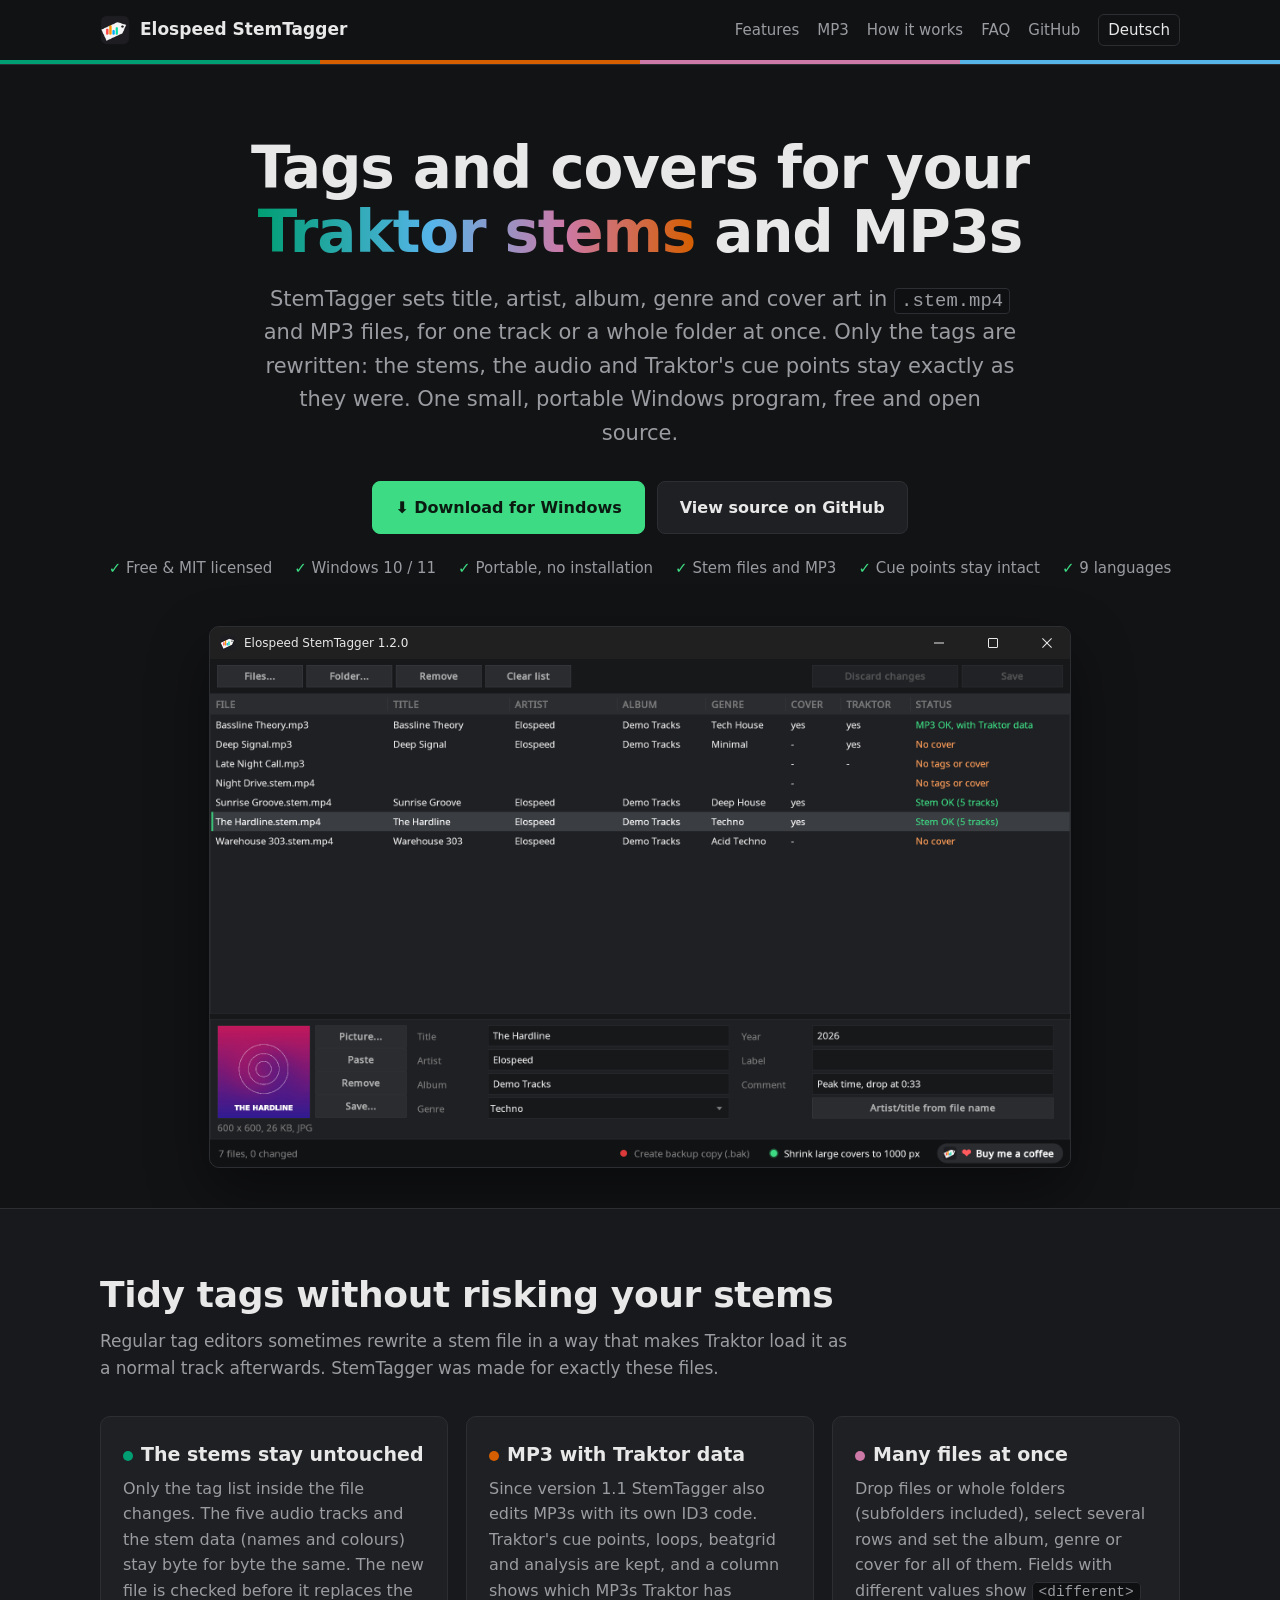
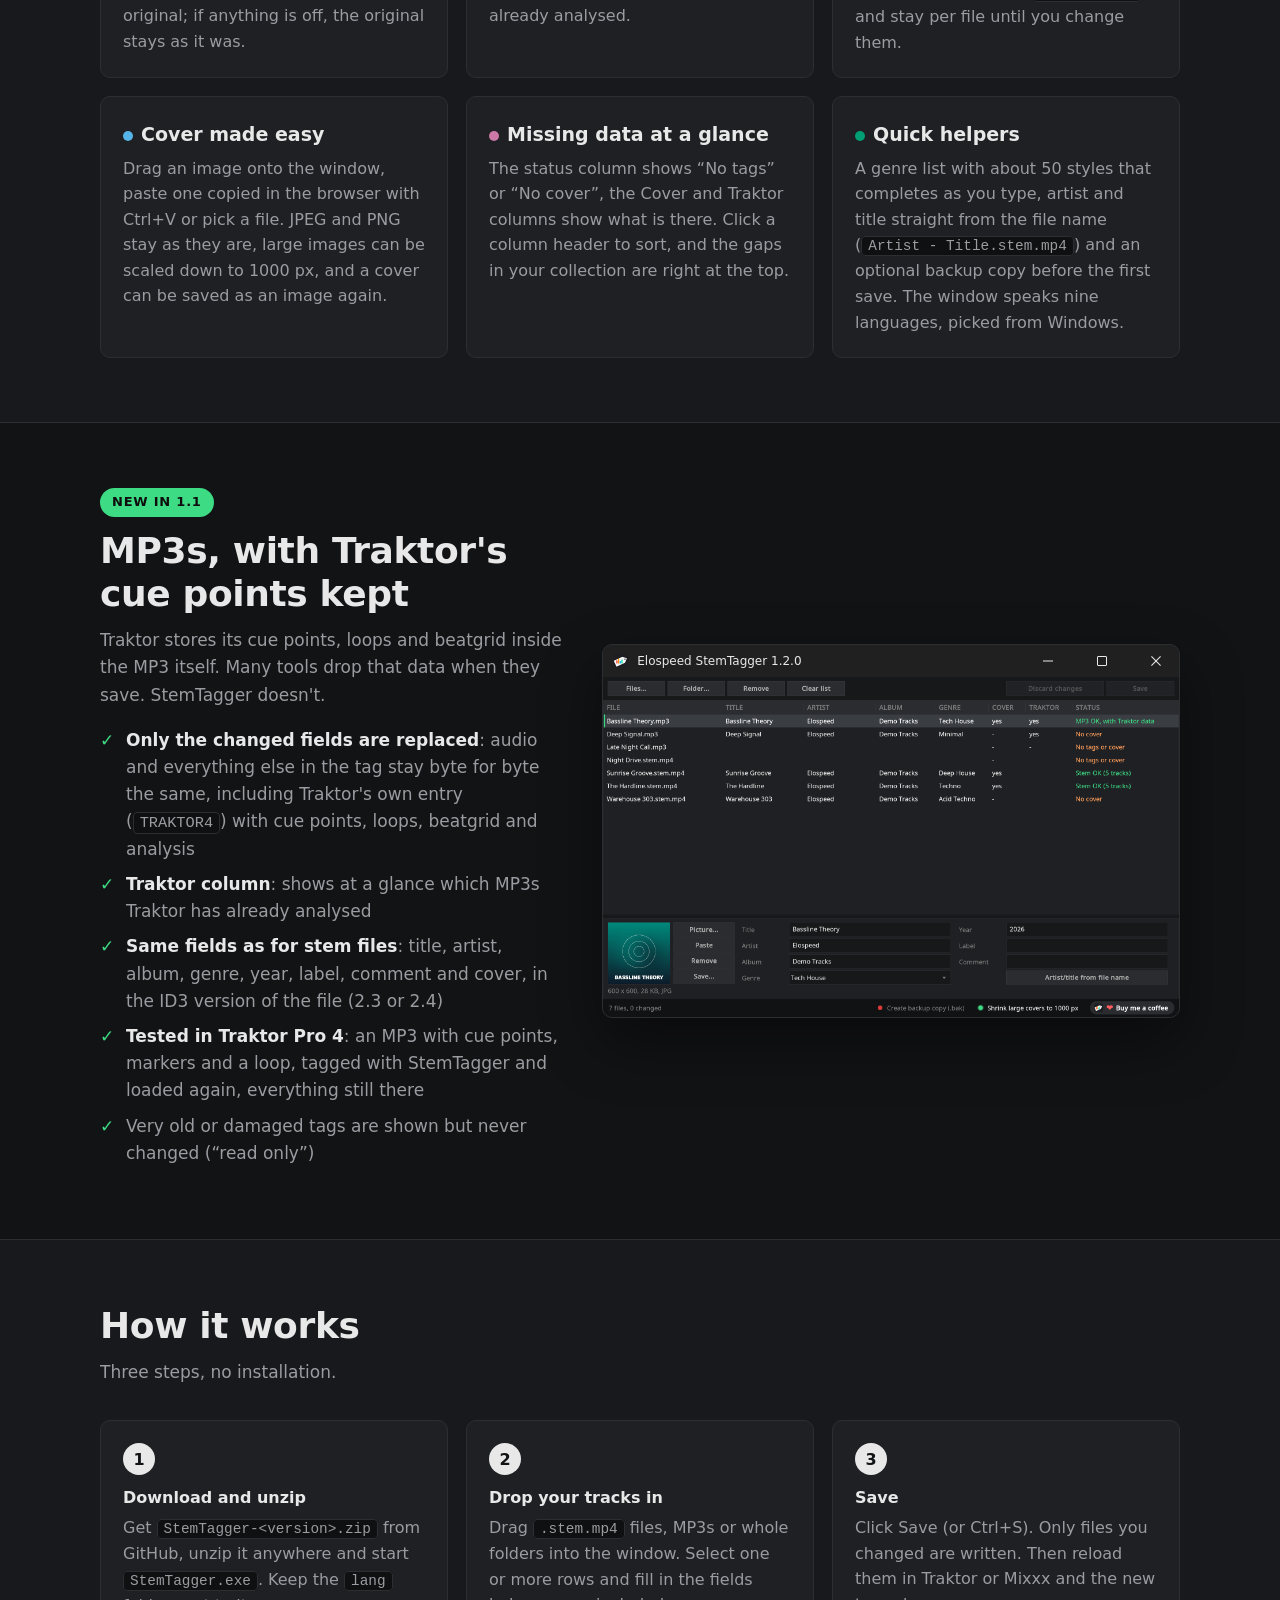
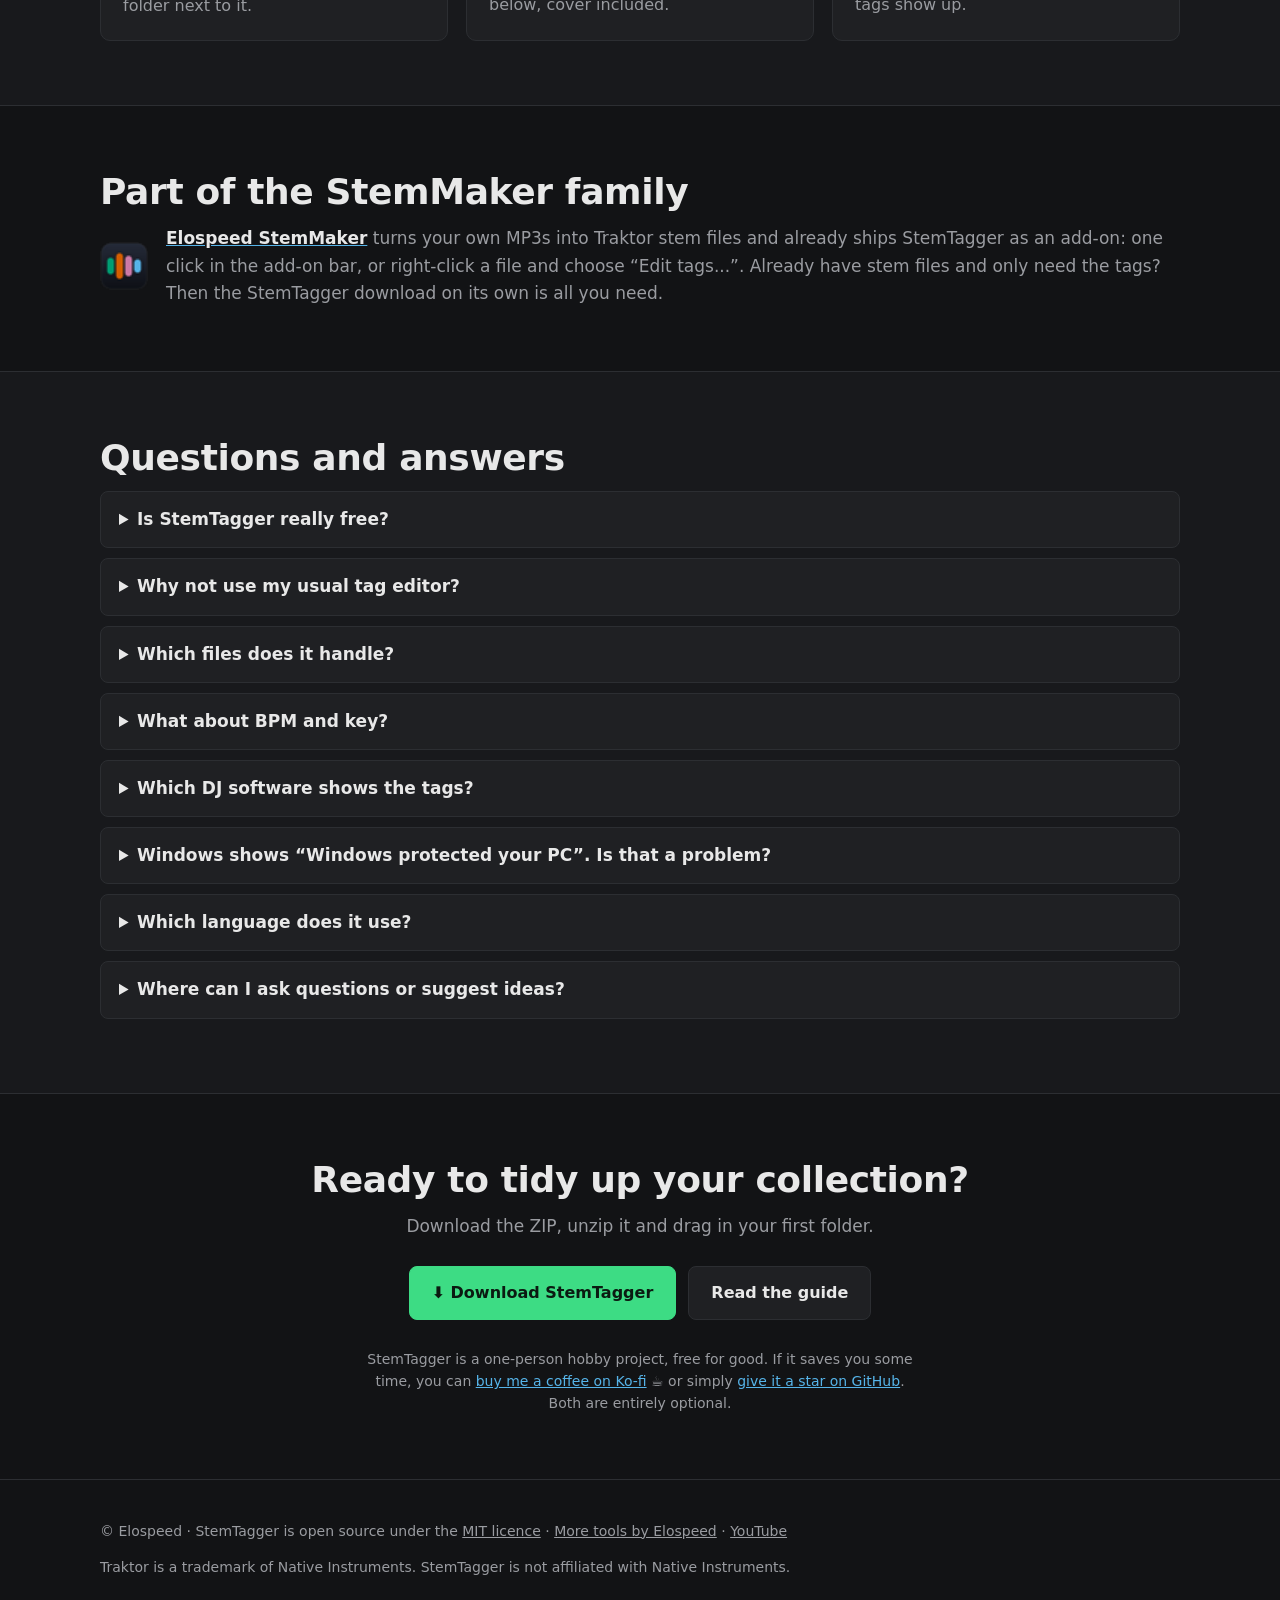
==== site/index.html @ ab4106f7 "Projektseite auf 1.2.0: neue Screenshots, neun Sprachen" ====
<!doctype html>
<html lang="en">
<head>
<meta charset="utf-8">
<meta name="viewport" content="width=device-width, initial-scale=1">
<title>StemTagger – free tag and cover editor for Traktor stems and MP3</title>
<meta name="description" content="Elospeed StemTagger sets title, artist, album, genre and cover art in Traktor stem files (.stem.mp4) and MP3s without breaking the stems or Traktor's cue points. Free, open source, portable, for Windows.">
<meta name="keywords" content="stem.mp4 tags, Traktor stems tag editor, stem file cover art, MP3 tag editor Traktor cue points, Traktor Pro 4, Mixxx stems, DJ, ID3, Windows, free, open source">
<meta name="author" content="Elospeed">
<meta name="robots" content="index, follow">
<link rel="canonical" href="https://elospeed.github.io/StemTagger/">
<link rel="alternate" hreflang="en" href="https://elospeed.github.io/StemTagger/">
<link rel="alternate" hreflang="de" href="https://elospeed.github.io/StemTagger/de/">
<link rel="alternate" hreflang="x-default" href="https://elospeed.github.io/StemTagger/">
<meta name="theme-color" content="#121315">
<link rel="icon" type="image/png" href="img/icon-192.png">
<link rel="apple-touch-icon" href="img/icon-192.png">

<meta property="og:type" content="website">
<meta property="og:site_name" content="Elospeed StemTagger">
<meta property="og:title" content="StemTagger – tags and covers for Traktor stems and MP3s">
<meta property="og:description" content="Set title, artist, genre and cover in .stem.mp4 and MP3 files. The stems and Traktor's cue points stay untouched. Free and open source for Windows.">
<meta property="og:url" content="https://elospeed.github.io/StemTagger/">
<meta property="og:image" content="https://elospeed.github.io/StemTagger/img/og-image.png">
<meta property="og:image:width" content="1200">
<meta property="og:image:height" content="630">
<meta property="og:locale" content="en_US">
<meta property="og:locale:alternate" content="de_DE">
<meta name="twitter:card" content="summary_large_image">
<meta name="twitter:title" content="StemTagger – tags and covers for Traktor stems and MP3s">
<meta name="twitter:description" content="Set title, artist, genre and cover in .stem.mp4 and MP3 files. The stems and Traktor's cue points stay untouched. Free and open source for Windows.">
<meta name="twitter:image" content="https://elospeed.github.io/StemTagger/img/og-image.png">

<link rel="stylesheet" href="style.css">

<script>
  // Sprache: deutscher Browser -> deutsche Seite, alle anderen bleiben hier.
  // Wer oben die Sprache umschaltet, behält seine Wahl (gilt für alle Elospeed-Seiten).
  (function () {
    var wahl = null;
    try { wahl = localStorage.getItem('elospeed-lang'); } catch (e) {}
    var browser = (navigator.languages && navigator.languages[0]) || navigator.language || '';
    if (wahl === 'de' || (!wahl && /^de\b/i.test(browser))) location.replace('de/' + location.hash);
  })();
</script>

<script type="application/ld+json">
{
  "@context": "https://schema.org",
  "@type": "SoftwareApplication",
  "name": "Elospeed StemTagger",
  "operatingSystem": "Windows 10, Windows 11 (64-bit)",
  "applicationCategory": "MultimediaApplication",
  "description": "Tag and cover editor for Traktor stem files (.stem.mp4) and MP3 files. Only the tags are rewritten: the stems, the audio and Traktor's own data (cue points, beatgrid) stay byte for byte the same.",
  "url": "https://elospeed.github.io/StemTagger/",
  "downloadUrl": "https://github.com/Elospeed/StemTagger/releases/latest",
  "softwareVersion": "1.2.0",
  "license": "https://opensource.org/licenses/MIT",
  "isAccessibleForFree": true,
  "offers": { "@type": "Offer", "price": "0", "priceCurrency": "USD" },
  "author": { "@type": "Organization", "name": "Elospeed", "url": "https://github.com/Elospeed" },
  "screenshot": "https://elospeed.github.io/StemTagger/img/stemtagger-en.png"
}
</script>
</head>
<body>

<header class="top">
  <div class="wrap">
    <a class="brand" href="./"><img src="img/icon-192.png" alt="" width="30" height="30">Elospeed StemTagger</a>
    <nav>
      <a class="hide-m" href="#features">Features</a>
      <a class="hide-m" href="#mp3">MP3</a>
      <a class="hide-m" href="#how">How it works</a>
      <a class="hide-m" href="#faq">FAQ</a>
      <a class="hide-m" href="https://github.com/Elospeed/StemTagger">GitHub</a>
      <a class="lang" href="de/" hreflang="de" lang="de" onclick="try{localStorage.setItem('elospeed-lang','de')}catch(e){}">Deutsch</a>
    </nav>
  </div>
  <div class="stripes"><i></i><i></i><i></i><i></i></div>
</header>

<main>

<section class="hero">
  <div class="wrap">
    <h1>Tags and covers for your<br><span class="grad">Traktor stems</span> and MP3s</h1>
    <p class="lead">StemTagger sets title, artist, album, genre and cover art in <code>.stem.mp4</code> and MP3 files, for one track or a whole folder at once. Only the tags are rewritten: the stems, the audio and Traktor's cue points stay exactly as they were. One small, portable Windows program, free and open source.</p>
    <div class="cta">
      <a class="btn primary" href="https://github.com/Elospeed/StemTagger/releases/latest">⬇ Download for Windows</a>
      <a class="btn" href="https://github.com/Elospeed/StemTagger">View source on GitHub</a>
    </div>
    <ul class="facts">
      <li>Free &amp; MIT licensed</li>
      <li>Windows 10 / 11</li>
      <li>Portable, no installation</li>
      <li>Stem files and MP3</li>
      <li>Cue points stay intact</li>
      <li>9 languages</li>
    </ul>
    <figure class="shot hero-shot">
      <div class="bar"><img src="img/icon-32.png" alt=""><span>Elospeed StemTagger 1.2.0</span><i class="min"></i><i class="max"></i><i class="cls"></i></div>
      <img src="img/stemtagger-en.png" width="1000" height="590" alt="StemTagger window in dark design: a list of stem files and MP3s with title, artist, album, genre, cover, Traktor data and status such as No cover or Stem OK, below the cover and the fields of the selected track">
    </figure>
  </div>
</section>

<section id="features" class="alt">
  <div class="wrap">
    <h2>Tidy tags without risking your stems</h2>
    <p class="sub">Regular tag editors sometimes rewrite a stem file in a way that makes Traktor load it as a normal track afterwards. StemTagger was made for exactly these files.</p>
    <div class="grid">
      <div class="card"><h3><span class="dot" style="background:var(--drums)"></span>The stems stay untouched</h3><p>Only the tag list inside the file changes. The five audio tracks and the stem data (names and colours) stay byte for byte the same. The new file is checked before it replaces the original; if anything is off, the original stays as it was.</p></div>
      <div class="card"><h3><span class="dot" style="background:var(--bass)"></span>MP3 with Traktor data</h3><p>Since version 1.1 StemTagger also edits MP3s with its own ID3 code. Traktor's cue points, loops, beatgrid and analysis are kept, and a column shows which MP3s Traktor has already analysed.</p></div>
      <div class="card"><h3><span class="dot" style="background:var(--other)"></span>Many files at once</h3><p>Drop files or whole folders (subfolders included), select several rows and set the album, genre or cover for all of them. Fields with different values show <code>&lt;different&gt;</code> and stay per file until you change them.</p></div>
      <div class="card"><h3><span class="dot" style="background:var(--vox)"></span>Cover made easy</h3><p>Drag an image onto the window, paste one copied in the browser with Ctrl+V or pick a file. JPEG and PNG stay as they are, large images can be scaled down to 1000 px, and a cover can be saved as an image again.</p></div>
      <div class="card"><h3><span class="dot" style="background:var(--other)"></span>Missing data at a glance</h3><p>The status column shows “No tags” or “No cover”, the Cover and Traktor columns show what is there. Click a column header to sort, and the gaps in your collection are right at the top.</p></div>
      <div class="card"><h3><span class="dot" style="background:var(--drums)"></span>Quick helpers</h3><p>A genre list with about 50 styles that completes as you type, artist and title straight from the file name (<code>Artist - Title.stem.mp4</code>) and an optional backup copy before the first save. The window speaks nine languages, picked from Windows.</p></div>
    </div>
  </div>
</section>

<section id="mp3">
  <div class="wrap split">
    <div>
      <span class="badge">New in 1.1</span>
      <h2>MP3s, with Traktor's cue points kept</h2>
      <p class="sub" style="margin-bottom:0">Traktor stores its cue points, loops and beatgrid inside the MP3 itself. Many tools drop that data when they save. StemTagger doesn't.</p>
      <ul class="ticks">
        <li><strong>Only the changed fields are replaced</strong>: audio and everything else in the tag stay byte for byte the same, including Traktor's own entry (<code>TRAKTOR4</code>) with cue points, loops, beatgrid and analysis</li>
        <li><strong>Traktor column</strong>: shows at a glance which MP3s Traktor has already analysed</li>
        <li><strong>Same fields as for stem files</strong>: title, artist, album, genre, year, label, comment and cover, in the ID3 version of the file (2.3 or 2.4)</li>
        <li><strong>Tested in Traktor Pro 4</strong>: an MP3 with cue points, markers and a loop, tagged with StemTagger and loaded again, everything still there</li>
        <li>Very old or damaged tags are shown but never changed (“read only”)</li>
      </ul>
    </div>
    <figure class="shot">
      <div class="bar"><img src="img/icon-32.png" alt=""><span>Elospeed StemTagger 1.2.0</span><i class="min"></i><i class="max"></i><i class="cls"></i></div>
      <img src="img/stemtagger-mp3-en.png" width="1000" height="590" alt="StemTagger with an MP3 selected: the Traktor column shows yes for MP3s with Traktor data, the status reads MP3 OK, with Traktor data, below the cover and tags of the MP3" loading="lazy">
    </figure>
  </div>
</section>

<section id="how" class="alt">
  <div class="wrap">
    <h2>How it works</h2>
    <p class="sub">Three steps, no installation.</p>
    <ol class="steps">
      <li><strong>Download and unzip</strong>Get <code>StemTagger-&lt;version&gt;.zip</code> from GitHub, unzip it anywhere and start <code>StemTagger.exe</code>. Keep the <code>lang</code> folder next to it.</li>
      <li><strong>Drop your tracks in</strong>Drag <code>.stem.mp4</code> files, MP3s or whole folders into the window. Select one or more rows and fill in the fields below, cover included.</li>
      <li><strong>Save</strong>Click Save (or Ctrl+S). Only files you changed are written. Then reload them in Traktor or Mixxx and the new tags show up.</li>
    </ol>
  </div>
</section>

<section>
  <div class="wrap">
    <h2>Part of the StemMaker family</h2>
    <div class="family">
      <img src="img/stemmaker-icon-32.png" alt="" width="48" height="48">
      <p><a href="https://elospeed.github.io/StemMaker/"><strong>Elospeed StemMaker</strong></a> turns your own MP3s into Traktor stem files and already ships StemTagger as an add-on: one click in the add-on bar, or right-click a file and choose “Edit tags...”. Already have stem files and only need the tags? Then the StemTagger download on its own is all you need.</p>
    </div>
  </div>
</section>

<section id="faq" class="alt">
  <div class="wrap">
    <h2>Questions and answers</h2>
    <details>
      <summary>Is StemTagger really free?</summary>
      <p>Yes. StemTagger is open source under the MIT licence. There are no ads, no account and no paid version. If you like it, you can leave a voluntary donation on <a href="https://ko-fi.com/elospeed">Ko-fi</a>.</p>
    </details>
    <details>
      <summary>Why not use my usual tag editor?</summary>
      <p>For normal MP3s that is often fine. Stem files are special: besides the master they contain four stem tracks and a block with stem names and colours. Some tag editors rewrite the whole file when saving and leave that block out, and Traktor then loads the file as a normal track. Some also drop Traktor's own data in MP3s (cue points, loops, beatgrid). StemTagger changes only the tag entries and checks the new file before it replaces the original.</p>
    </details>
    <details>
      <summary>Which files does it handle?</summary>
      <p>Traktor stem files (<code>.stem.mp4</code>) and MP3 files. Fields: title, artist, album, genre, year, label, comment and cover. Album artist, track number, BPM and key are kept as they are in the file.</p>
    </details>
    <details>
      <summary>What about BPM and key?</summary>
      <p>Traktor and Mixxx detect them during analysis. Values that are already in the file are kept.</p>
    </details>
    <details>
      <summary>Which DJ software shows the tags?</summary>
      <p>Tested by us with <strong>Traktor Pro 4</strong> and <strong>Mixxx 2.6 beta</strong>: title, artist, album, genre and cover show up, and the stem files still load as stems. Programs that already know a file may need to re-read its tags.</p>
    </details>
    <details>
      <summary>Windows shows “Windows protected your PC”. Is that a problem?</summary>
      <p>StemTagger is not digitally signed, because signing certificates cost money every year. Click “More info” and then “Run anyway”. The full source code is on GitHub, and you can check the download on VirusTotal or build it yourself.</p>
    </details>
    <details>
      <summary>Which language does it use?</summary>
      <p>Nine languages: English, German, Spanish and, since version 1.2, French, Portuguese (Brazil), Italian, Japanese, Dutch and Polish. The six new ones are machine translations that native speakers have not checked yet, so corrections are very welcome. On its own StemTagger follows the language of Windows and falls back to English. As a StemMaker add-on it uses the language you picked in StemMaker.</p>
    </details>
    <details>
      <summary>Where can I ask questions or suggest ideas?</summary>
      <p>In the <a href="https://github.com/Elospeed/StemMaker/discussions">GitHub Discussions</a> of StemMaker. You can attach screenshots and files there. Reading works without an account, writing needs a free GitHub account.</p>
    </details>
  </div>
</section>

<section>
  <div class="wrap" style="text-align:center">
    <h2>Ready to tidy up your collection?</h2>
    <p class="sub" style="margin:0 auto 26px">Download the ZIP, unzip it and drag in your first folder.</p>
    <div class="cta">
      <a class="btn primary" href="https://github.com/Elospeed/StemTagger/releases/latest">⬇ Download StemTagger</a>
      <a class="btn" href="https://github.com/Elospeed/StemTagger#readme">Read the guide</a>
    </div>
    <p class="support">StemTagger is a one-person hobby project, free for good. If it saves you some time, you can <a href="https://ko-fi.com/elospeed">buy me a coffee on Ko-fi</a> ☕ or simply <a href="https://github.com/Elospeed/StemTagger">give it a star on GitHub</a>. Both are entirely optional.</p>
  </div>
</section>

</main>

<footer>
  <div class="wrap">
    <div>© Elospeed · StemTagger is open source under the <a href="https://github.com/Elospeed/StemTagger/blob/main/LICENSE">MIT licence</a> · <a href="https://elospeed.github.io/">More tools by Elospeed</a> · <a href="https://www.youtube.com/@elospeed">YouTube</a></div>
    <div>Traktor is a trademark of Native Instruments. StemTagger is not affiliated with Native Instruments.</div>
  </div>
</footer>

</body>
</html>
---- site/style.css ----
/* Elospeed StemTagger - Projektseite
   Ein einziges Stylesheet für die englische und die deutsche Seite.
   Gleicher Aufbau wie die StemMaker-Seite, Farben der vier Stems
   wie in StemMaker (Drums, Bass, Other, Vox). */

:root {
  --bg: #121315;
  --bg-2: #18191c;
  --panel: #1f2023;
  --line: #2c2e32;
  --text: #e8e8e8;
  --muted: #9a9ca1;
  --drums: #009e73;
  --bass: #d55e00;
  --other: #cc79a7;
  --vox: #56b4e9;
  --accent: #3ddc84;
  --radius: 10px;
  --max: 1120px;
}

* { box-sizing: border-box; }

html { scroll-behavior: smooth; }

body {
  margin: 0;
  background: var(--bg);
  color: var(--text);
  font-family: "Inter", system-ui, -apple-system, "Segoe UI", Roboto, sans-serif;
  font-size: 17px;
  line-height: 1.6;
  -webkit-font-smoothing: antialiased;
}

a { color: var(--vox); }
a:hover { color: #8fd0f5; }

img { max-width: 100%; height: auto; display: block; }

.wrap { max-width: var(--max); margin: 0 auto; padding: 0 20px; }

/* ---- Kopfzeile ---- */
header.top {
  position: sticky; top: 0; z-index: 10;
  background: rgba(18, 19, 21, .88);
  backdrop-filter: blur(8px);
  border-bottom: 1px solid var(--line);
}
header.top .wrap {
  display: flex; align-items: center; gap: 16px;
  height: 60px;
}
.brand {
  display: flex; align-items: center; gap: 10px;
  color: var(--text); text-decoration: none; font-weight: 700;
}
.brand img { width: 30px; height: 30px; border-radius: 6px; }
header.top nav { margin-left: auto; display: flex; gap: 18px; align-items: center; }
header.top nav a { color: var(--muted); text-decoration: none; font-size: 15px; }
header.top nav a:hover { color: var(--text); }
header.top nav .lang {
  border: 1px solid var(--line); border-radius: 6px; padding: 3px 9px; color: var(--text);
}
@media (max-width: 720px) {
  header.top nav a.hide-m { display: none; }
}

/* ---- Stem-Streifen als Markenzeichen ---- */
.stripes { display: flex; height: 4px; }
.stripes i { flex: 1; }
.stripes i:nth-child(1) { background: var(--drums); }
.stripes i:nth-child(2) { background: var(--bass); }
.stripes i:nth-child(3) { background: var(--other); }
.stripes i:nth-child(4) { background: var(--vox); }

/* ---- Startbereich ---- */
.hero { padding: 72px 0 40px; text-align: center; }
.hero h1 {
  font-size: clamp(34px, 5.5vw, 58px);
  line-height: 1.1; margin: 0 0 18px; letter-spacing: -.02em;
}
.hero h1 .grad {
  background: linear-gradient(90deg, var(--drums), var(--vox) 40%, var(--other) 70%, var(--bass));
  -webkit-background-clip: text; background-clip: text; color: transparent;
}
.hero p.lead {
  font-size: clamp(18px, 2.2vw, 21px); color: var(--muted);
  max-width: 760px; margin: 0 auto 30px;
}
.cta { display: flex; gap: 12px; justify-content: center; flex-wrap: wrap; }
/* leiser Spenden-Hinweis unter dem Download-Knopf am Seitenende */
.support { max-width: 560px; margin: 28px auto 0; font-size: 14px; color: var(--muted); }
.btn {
  display: inline-flex; align-items: center; gap: 8px;
  padding: 13px 22px; border-radius: 8px; font-weight: 700; font-size: 16px;
  text-decoration: none; border: 1px solid var(--line); color: var(--text);
  background: var(--panel);
}
.btn:hover { color: var(--text); border-color: #4a4d52; }
.btn.primary { background: var(--accent); border-color: var(--accent); color: #0b1a11; }
.btn.primary:hover { background: #5ae69b; color: #0b1a11; }
.hero .facts {
  margin: 22px 0 0; padding: 0; list-style: none;
  display: flex; gap: 8px 22px; justify-content: center; flex-wrap: wrap;
  color: var(--muted); font-size: 15px;
}
.hero .facts li::before { content: "✓ "; color: var(--accent); }

/* ---- Screenshots im Fensterrahmen ---- */
.shot {
  margin: 0; background: var(--panel);
  border: 1px solid var(--line); border-radius: var(--radius);
  overflow: hidden; box-shadow: 0 24px 60px rgba(0, 0, 0, .45);
}
/* Titelleiste wie unter Windows 11: Symbol und Titel links, Minimieren/Maximieren/Schliessen rechts */
.shot .bar {
  display: flex; align-items: center; gap: 8px;
  height: 32px; padding: 0 0 0 10px; background: #202020;
  font: 12px "Segoe UI", system-ui, sans-serif; color: #e8e8e8;
}
.shot.light .bar { background: #f3f3f3; color: #1b1b1b; border-bottom: 1px solid #e5e5e5; }
.shot .bar img { width: 16px; height: 16px; flex: none; }
.shot .bar span { flex: 1; text-align: left; white-space: nowrap; overflow: hidden; text-overflow: ellipsis; }
.shot .bar i { position: relative; width: 46px; height: 32px; flex: none; }
.shot .bar i::before, .shot .bar i::after {
  content: ""; position: absolute; left: 50%; top: 50%; transform: translate(-50%, -50%);
}
.shot .bar .min::before { width: 10px; height: 1px; background: currentColor; }
.shot .bar .max::before { width: 8px; height: 8px; border: 1px solid currentColor; border-radius: 1px; }
.shot .bar .cls::before, .shot .bar .cls::after { width: 13px; height: 1px; background: currentColor; }
.shot .bar .cls::before { transform: translate(-50%, -50%) rotate(45deg); }
.shot .bar .cls::after { transform: translate(-50%, -50%) rotate(-45deg); }
@media (max-width: 560px) { .shot .bar i { width: 32px; } }
.shot img { width: 100%; }
figcaption { color: var(--muted); font-size: 14px; text-align: center; margin-top: 12px; }
.hero-shot { max-width: 862px; margin: 46px auto 0; }

/* ---- Abschnitte ---- */
section { padding: 64px 0; }
section.alt { background: var(--bg-2); border-top: 1px solid var(--line); border-bottom: 1px solid var(--line); }
h2 { font-size: clamp(26px, 3.4vw, 36px); margin: 0 0 12px; letter-spacing: -.01em; line-height: 1.2; }
h3 { font-size: 19px; margin: 0 0 6px; }
.sub { color: var(--muted); margin: 0 0 34px; max-width: 760px; }

.grid { display: grid; gap: 18px; grid-template-columns: repeat(auto-fit, minmax(min(100%, 300px), 1fr)); }
.card {
  background: var(--panel); border: 1px solid var(--line);
  border-radius: var(--radius); padding: 22px;
}
.card p { margin: 0; color: var(--muted); font-size: 16px; }
.card .dot { width: 10px; height: 10px; border-radius: 50%; display: inline-block; margin-right: 8px; }

/* Schritte */
ol.steps { list-style: none; padding: 0; margin: 0; counter-reset: s; display: grid; gap: 18px;
  grid-template-columns: repeat(auto-fit, minmax(230px, 1fr)); }
ol.steps li { counter-increment: s; background: var(--panel); border: 1px solid var(--line);
  border-radius: var(--radius); padding: 22px; color: var(--muted); font-size: 16px; }
ol.steps li::before {
  content: counter(s); display: flex; align-items: center; justify-content: center;
  width: 32px; height: 32px; border-radius: 50%; margin-bottom: 10px;
  background: var(--text); color: var(--bg); font-weight: 800;
}
ol.steps li strong { color: var(--text); display: block; margin-bottom: 4px; }

/* Zwei Spalten: Text + Bild */
.split { display: grid; gap: 40px; align-items: center; grid-template-columns: 1fr 1.25fr; }
.split.rev { grid-template-columns: 1.25fr 1fr; }
.split.rev > :first-child { order: 2; }
@media (max-width: 860px) {
  .split, .split.rev { grid-template-columns: 1fr; }
  .split.rev > :first-child { order: 0; }
}
ul.ticks { padding: 0; list-style: none; margin: 18px 0 0; }
ul.ticks li { padding-left: 26px; position: relative; margin: 8px 0; color: var(--muted); }
ul.ticks li::before { content: "✓"; position: absolute; left: 0; color: var(--accent); font-weight: 700; }
ul.ticks li strong { color: var(--text); }

/* Tabelle */
table { width: 100%; border-collapse: collapse; font-size: 16px; }
th, td { text-align: left; padding: 11px 12px; border-bottom: 1px solid var(--line); vertical-align: top; }
th { color: var(--muted); font-weight: 600; font-size: 14px; }
.table-wrap { overflow-x: auto; background: var(--panel); border: 1px solid var(--line); border-radius: var(--radius); }

/* Hinweise */
.note { border-left: 3px solid var(--bass); background: var(--panel); padding: 14px 18px; border-radius: 0 8px 8px 0; color: var(--muted); font-size: 16px; }
.note strong { color: var(--text); }

/* FAQ */
details { background: var(--panel); border: 1px solid var(--line); border-radius: 8px; padding: 14px 18px; margin-bottom: 10px; }
details summary { cursor: pointer; font-weight: 700; }
details p { color: var(--muted); margin: 10px 0 0; font-size: 16px; }

/* Fuss */
footer { padding: 40px 0 50px; color: var(--muted); font-size: 14px; border-top: 1px solid var(--line); }
footer .wrap { display: flex; gap: 14px 28px; flex-wrap: wrap; justify-content: space-between; }
footer a { color: var(--muted); }

code { background: #0f1011; border: 1px solid var(--line); border-radius: 4px; padding: 1px 6px; font-size: .9em; }

/* Kopfzeile auf dem Handy: Name nicht umbrechen */
.brand { white-space: nowrap; }
@media (max-width: 420px) {
  header.top nav { gap: 12px; }
  .brand { font-size: 15px; }
}

/* ---- Abzeichen ("Neu in 1.1") und Unterpunkte ---- */
.badge {
  display: inline-block; margin-bottom: 12px; padding: 4px 12px; border-radius: 999px;
  background: var(--accent); color: #0d0d0d; font-size: 13px; font-weight: 800;
  letter-spacing: .06em; text-transform: uppercase;
}
.soon { margin-top: 26px; }
.soon p { color: var(--muted); margin: 0; }
.soon p strong { color: var(--text); }
.soon ul.ticks { margin-top: 8px; }

/* ---- Gehört zur StemMaker-Familie ---- */
.family { display: flex; gap: 18px; align-items: center; }
.family img { width: 48px; height: 48px; flex: none; }
.family p { margin: 0; color: var(--muted); }
.family p strong { color: var(--text); }
@media (max-width: 560px) { .family { flex-direction: column; align-items: flex-start; } }
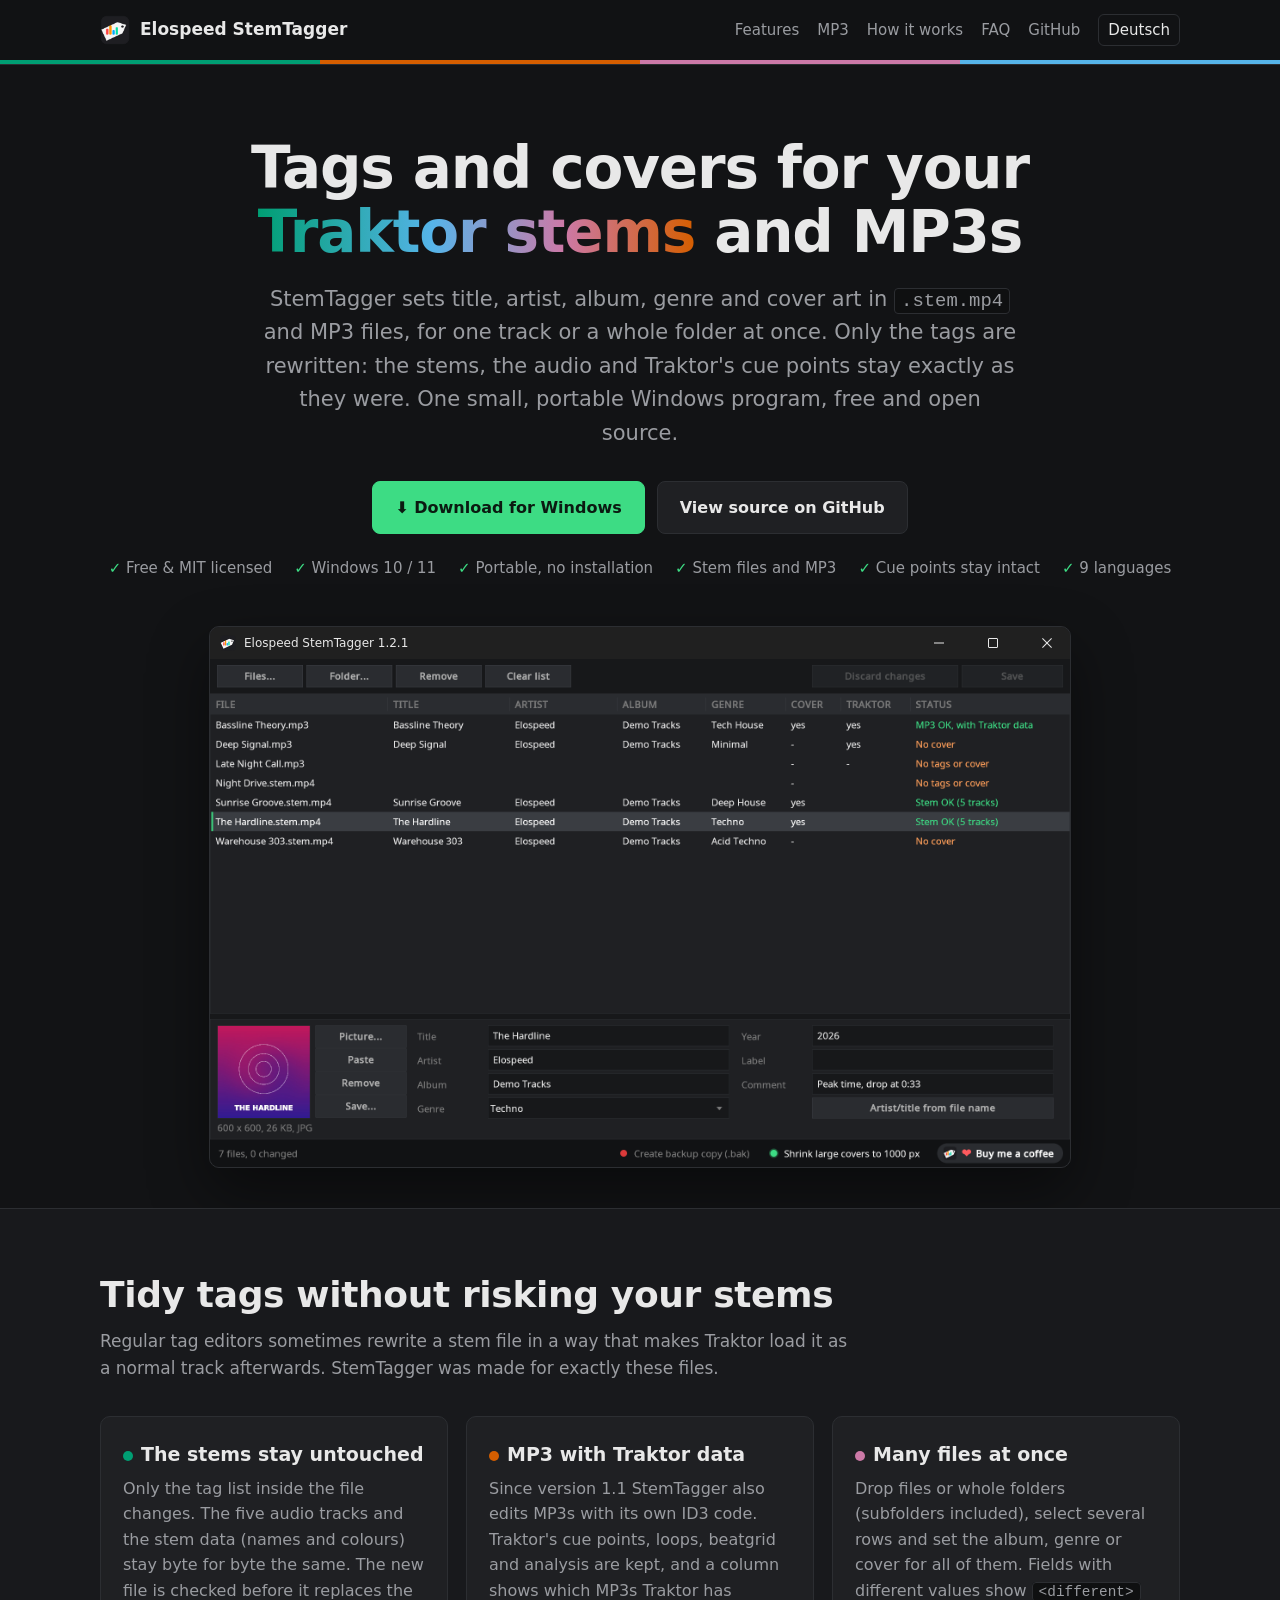
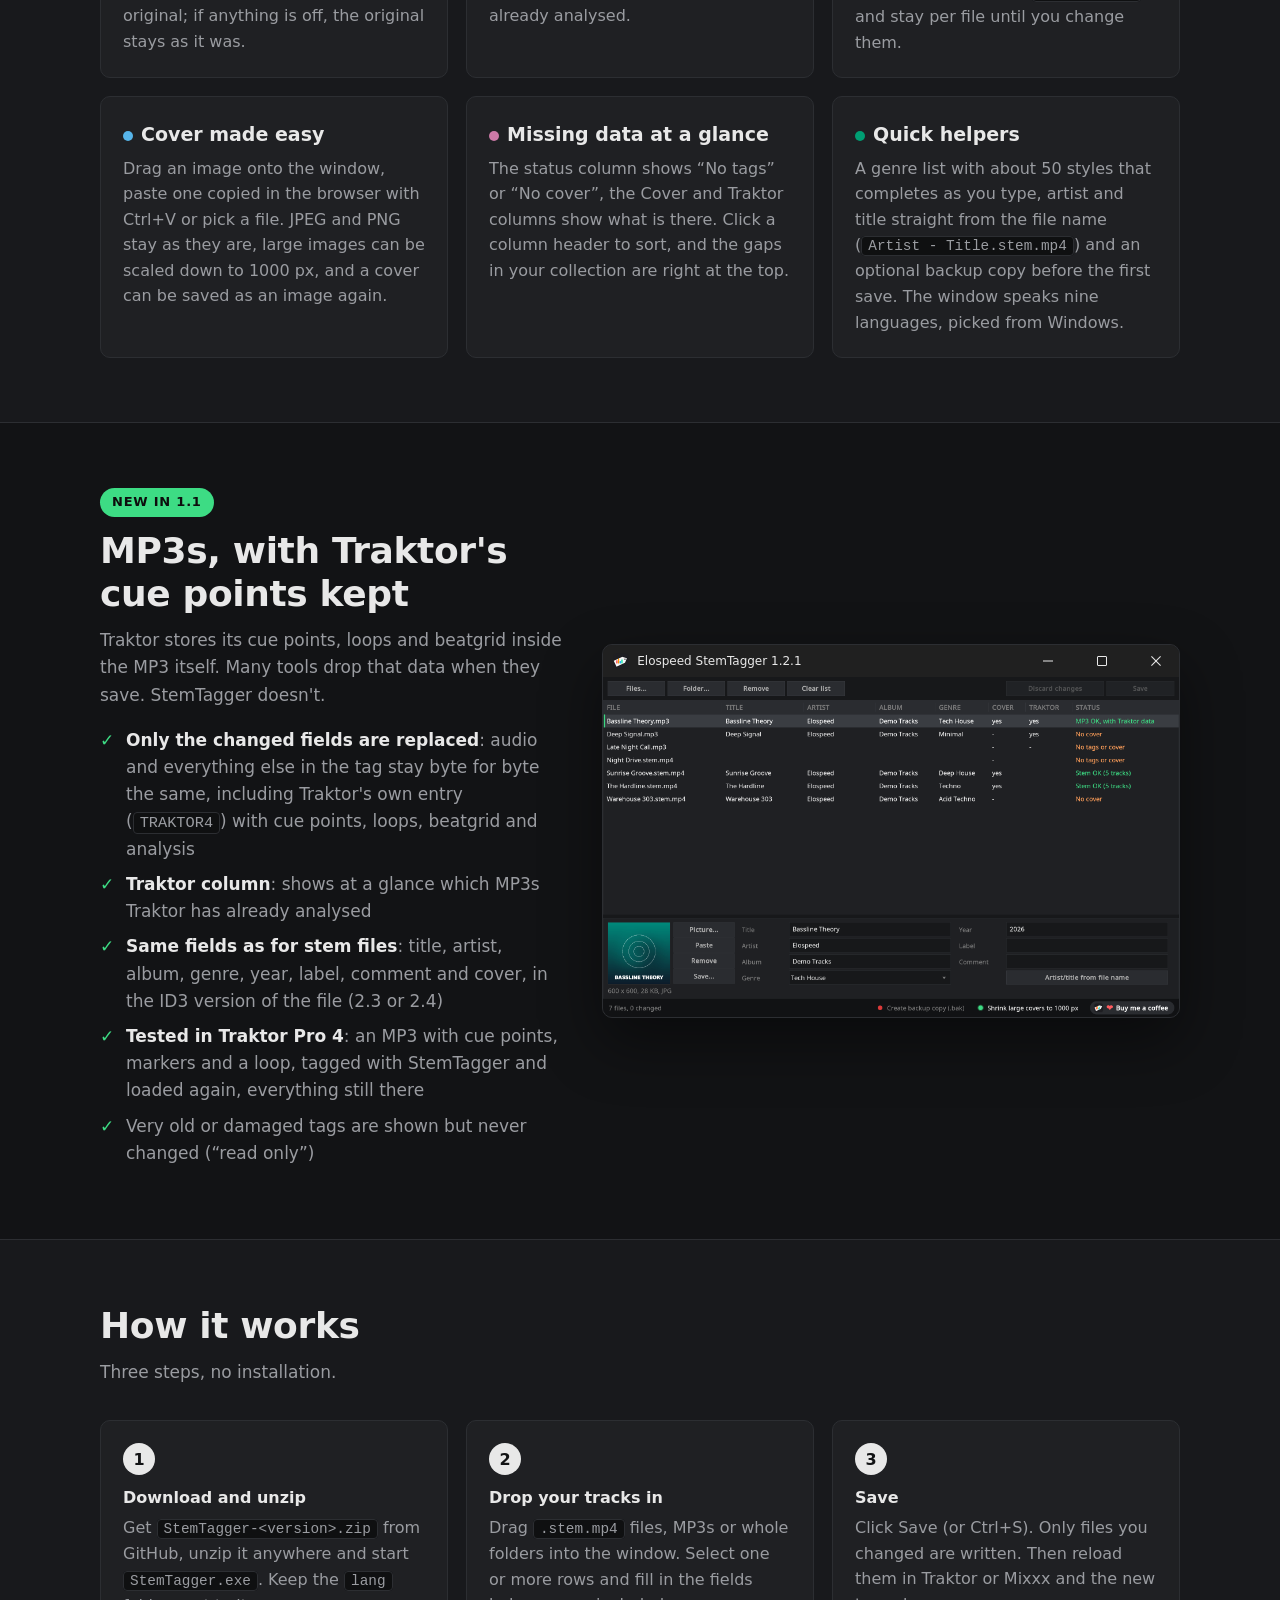
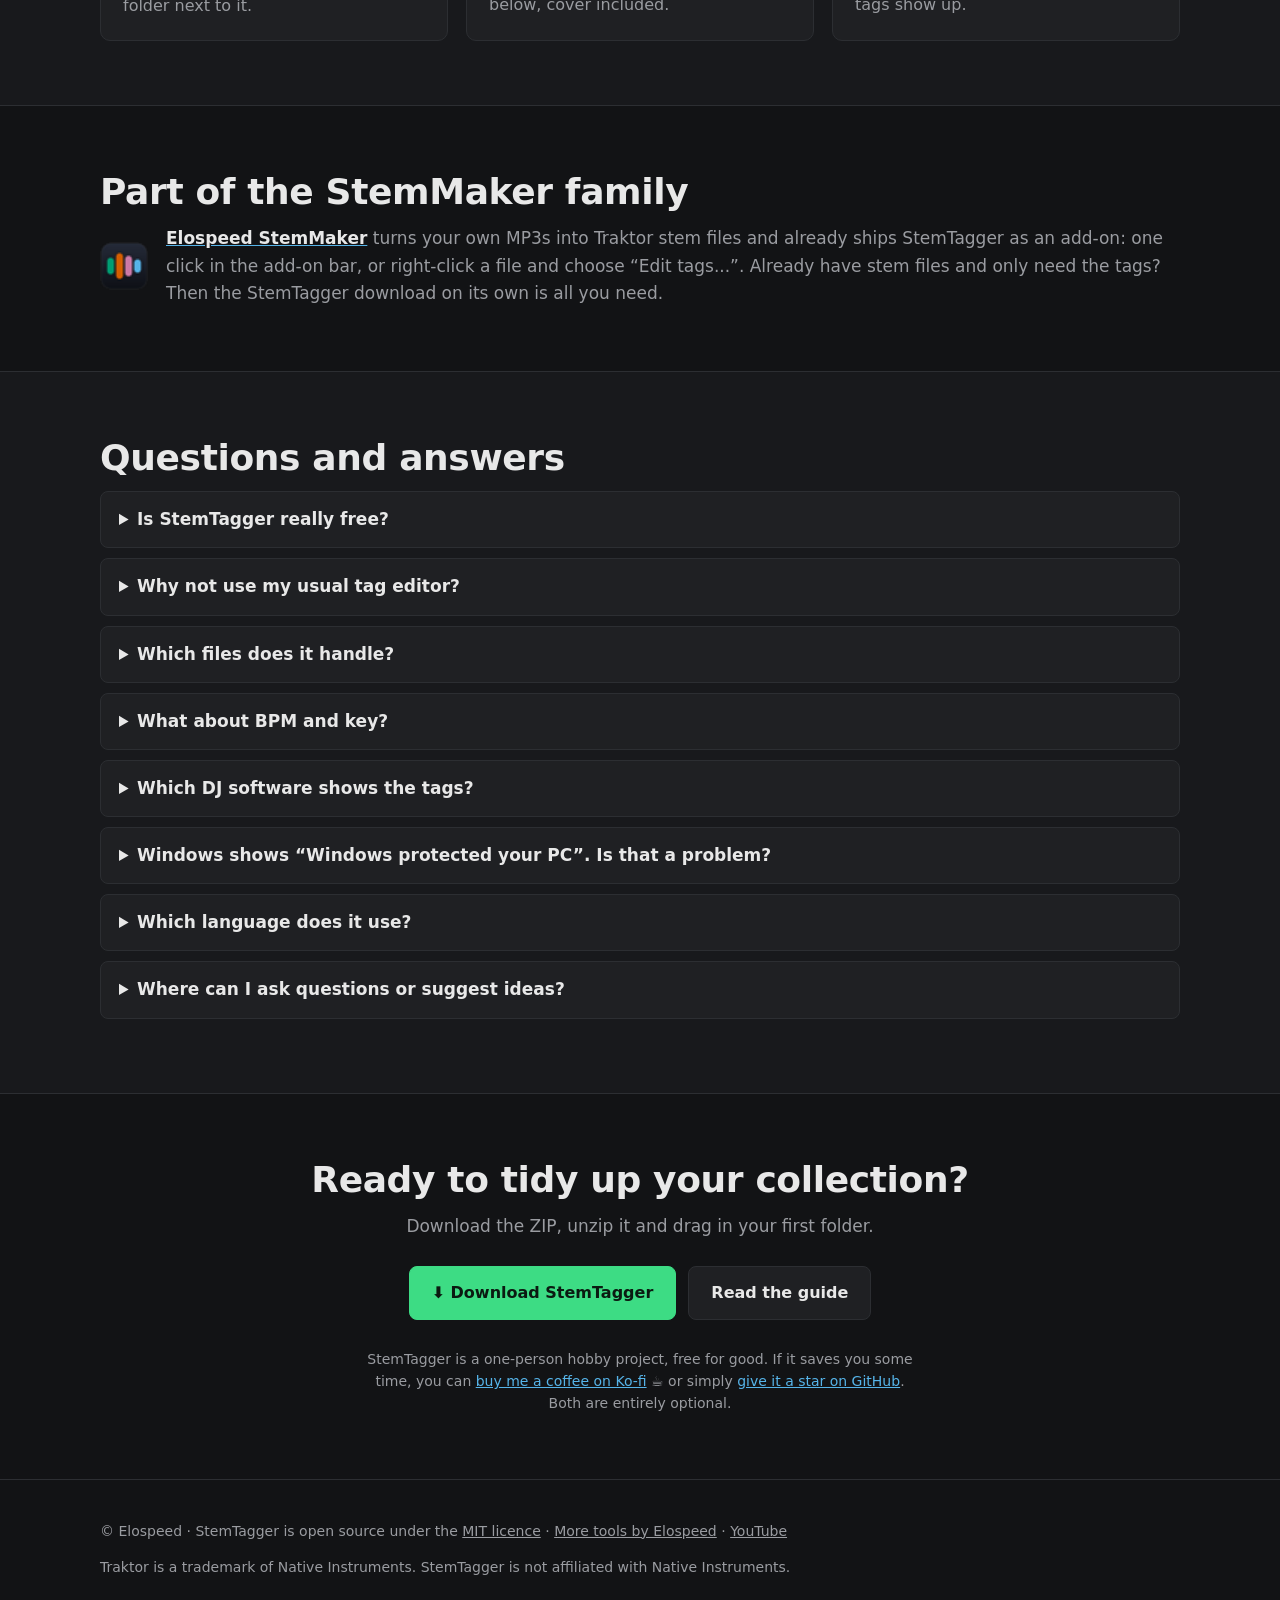
==== commit 9cfb8b54: "Release 1.2.1: Datum im CHANGELOG, Projektseite auf 1.2.1" ====
--- a/site/index.html
+++ b/site/index.html
@@ -54,7 +54,7 @@
   "description": "Tag and cover editor for Traktor stem files (.stem.mp4) and MP3 files. Only the tags are rewritten: the stems, the audio and Traktor's own data (cue points, beatgrid) stay byte for byte the same.",
   "url": "https://elospeed.github.io/StemTagger/",
   "downloadUrl": "https://github.com/Elospeed/StemTagger/releases/latest",
-  "softwareVersion": "1.2.0",
+  "softwareVersion": "1.2.1",
   "license": "https://opensource.org/licenses/MIT",
   "isAccessibleForFree": true,
   "offers": { "@type": "Offer", "price": "0", "priceCurrency": "USD" },
@@ -99,7 +99,7 @@
       <li>9 languages</li>
     </ul>
     <figure class="shot hero-shot">
-      <div class="bar"><img src="img/icon-32.png" alt=""><span>Elospeed StemTagger 1.2.0</span><i class="min"></i><i class="max"></i><i class="cls"></i></div>
+      <div class="bar"><img src="img/icon-32.png" alt=""><span>Elospeed StemTagger 1.2.1</span><i class="min"></i><i class="max"></i><i class="cls"></i></div>
       <img src="img/stemtagger-en.png" width="1000" height="590" alt="StemTagger window in dark design: a list of stem files and MP3s with title, artist, album, genre, cover, Traktor data and status such as No cover or Stem OK, below the cover and the fields of the selected track">
     </figure>
   </div>
@@ -135,7 +135,7 @@
       </ul>
     </div>
     <figure class="shot">
-      <div class="bar"><img src="img/icon-32.png" alt=""><span>Elospeed StemTagger 1.2.0</span><i class="min"></i><i class="max"></i><i class="cls"></i></div>
+      <div class="bar"><img src="img/icon-32.png" alt=""><span>Elospeed StemTagger 1.2.1</span><i class="min"></i><i class="max"></i><i class="cls"></i></div>
       <img src="img/stemtagger-mp3-en.png" width="1000" height="590" alt="StemTagger with an MP3 selected: the Traktor column shows yes for MP3s with Traktor data, the status reads MP3 OK, with Traktor data, below the cover and tags of the MP3" loading="lazy">
     </figure>
   </div>
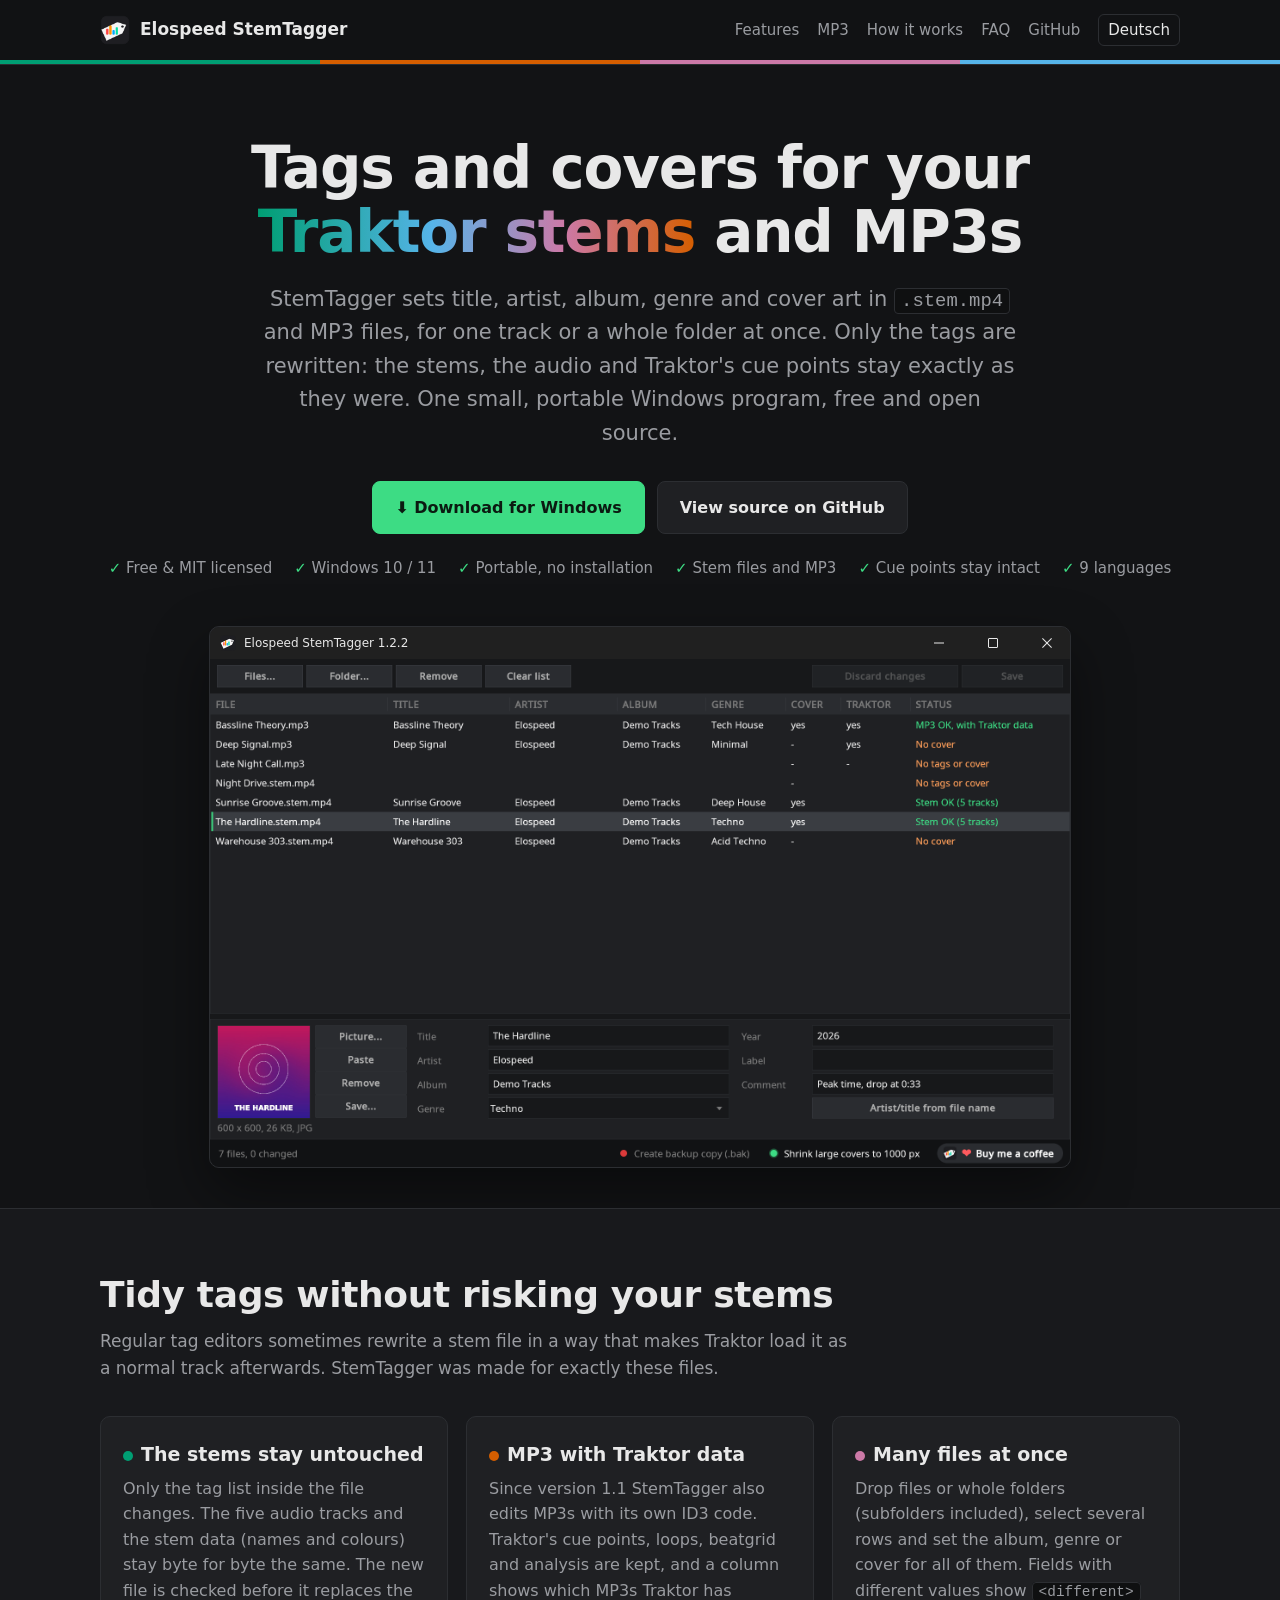
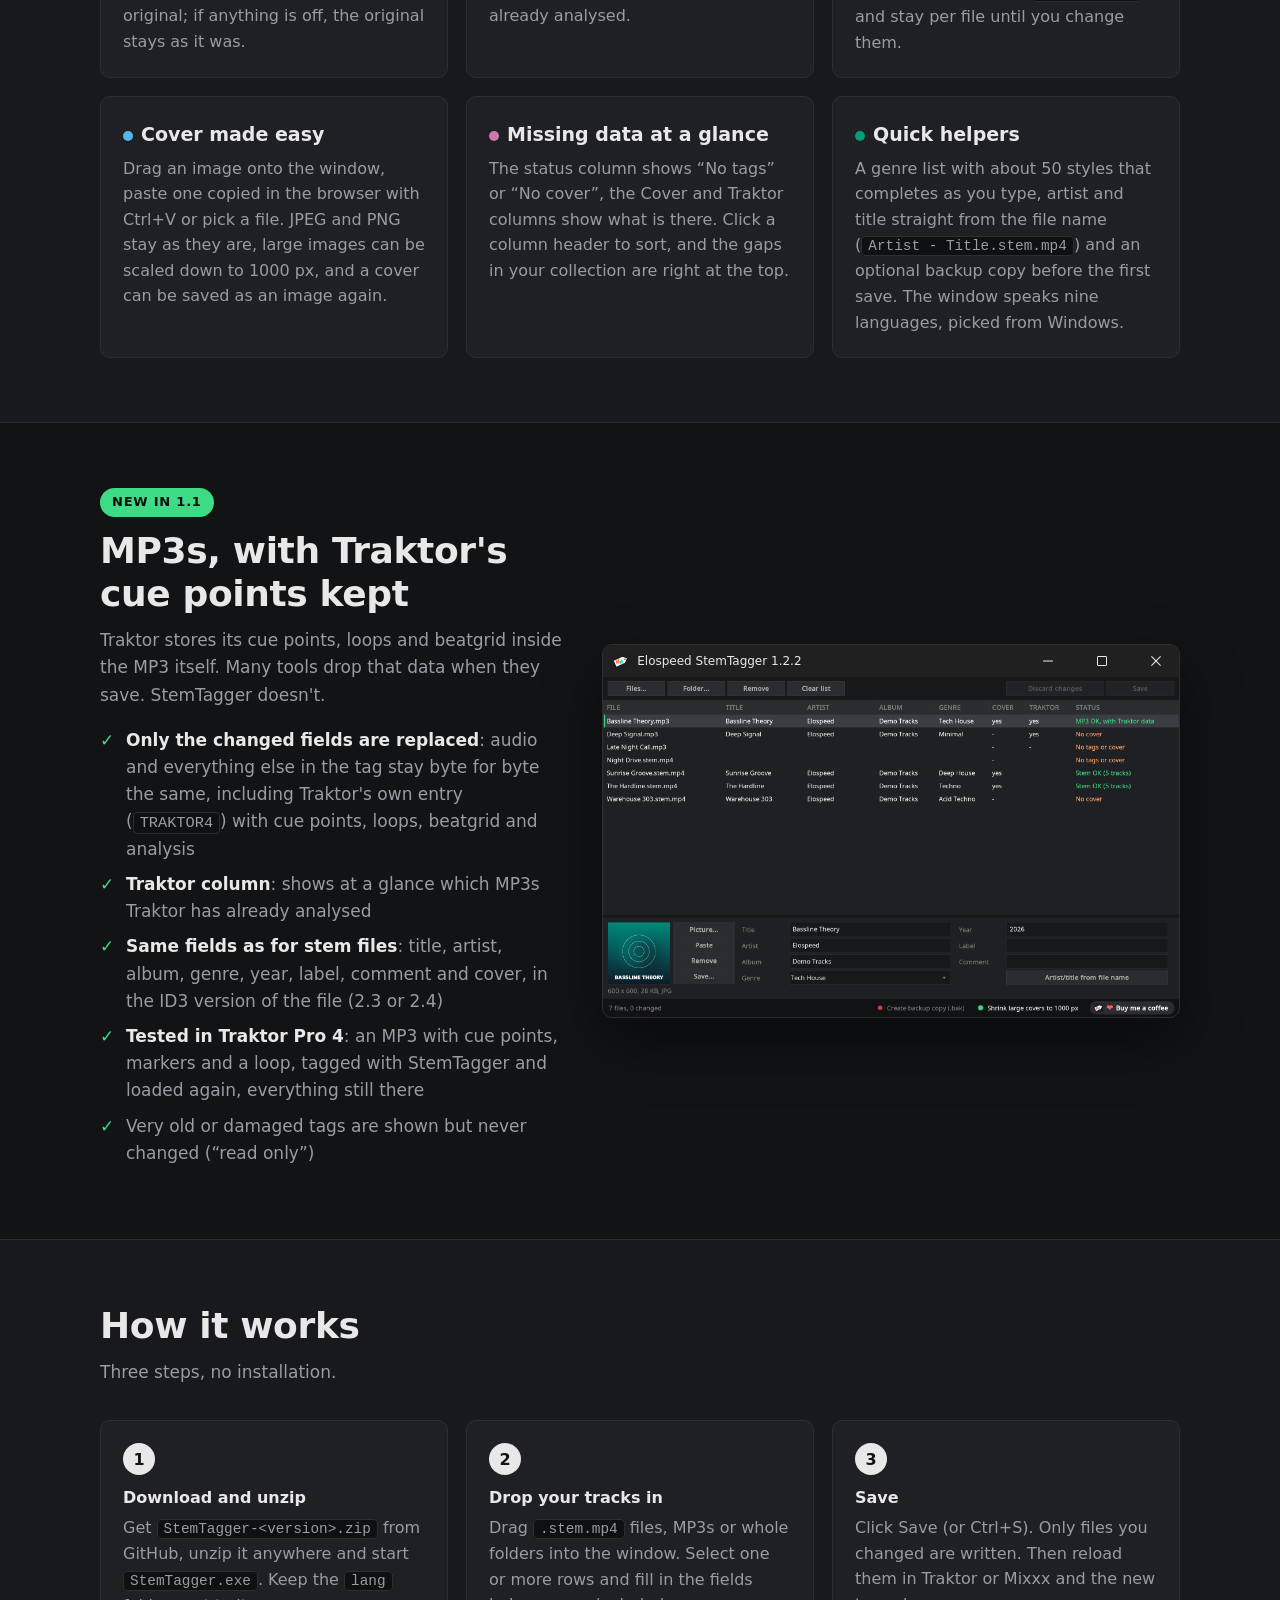
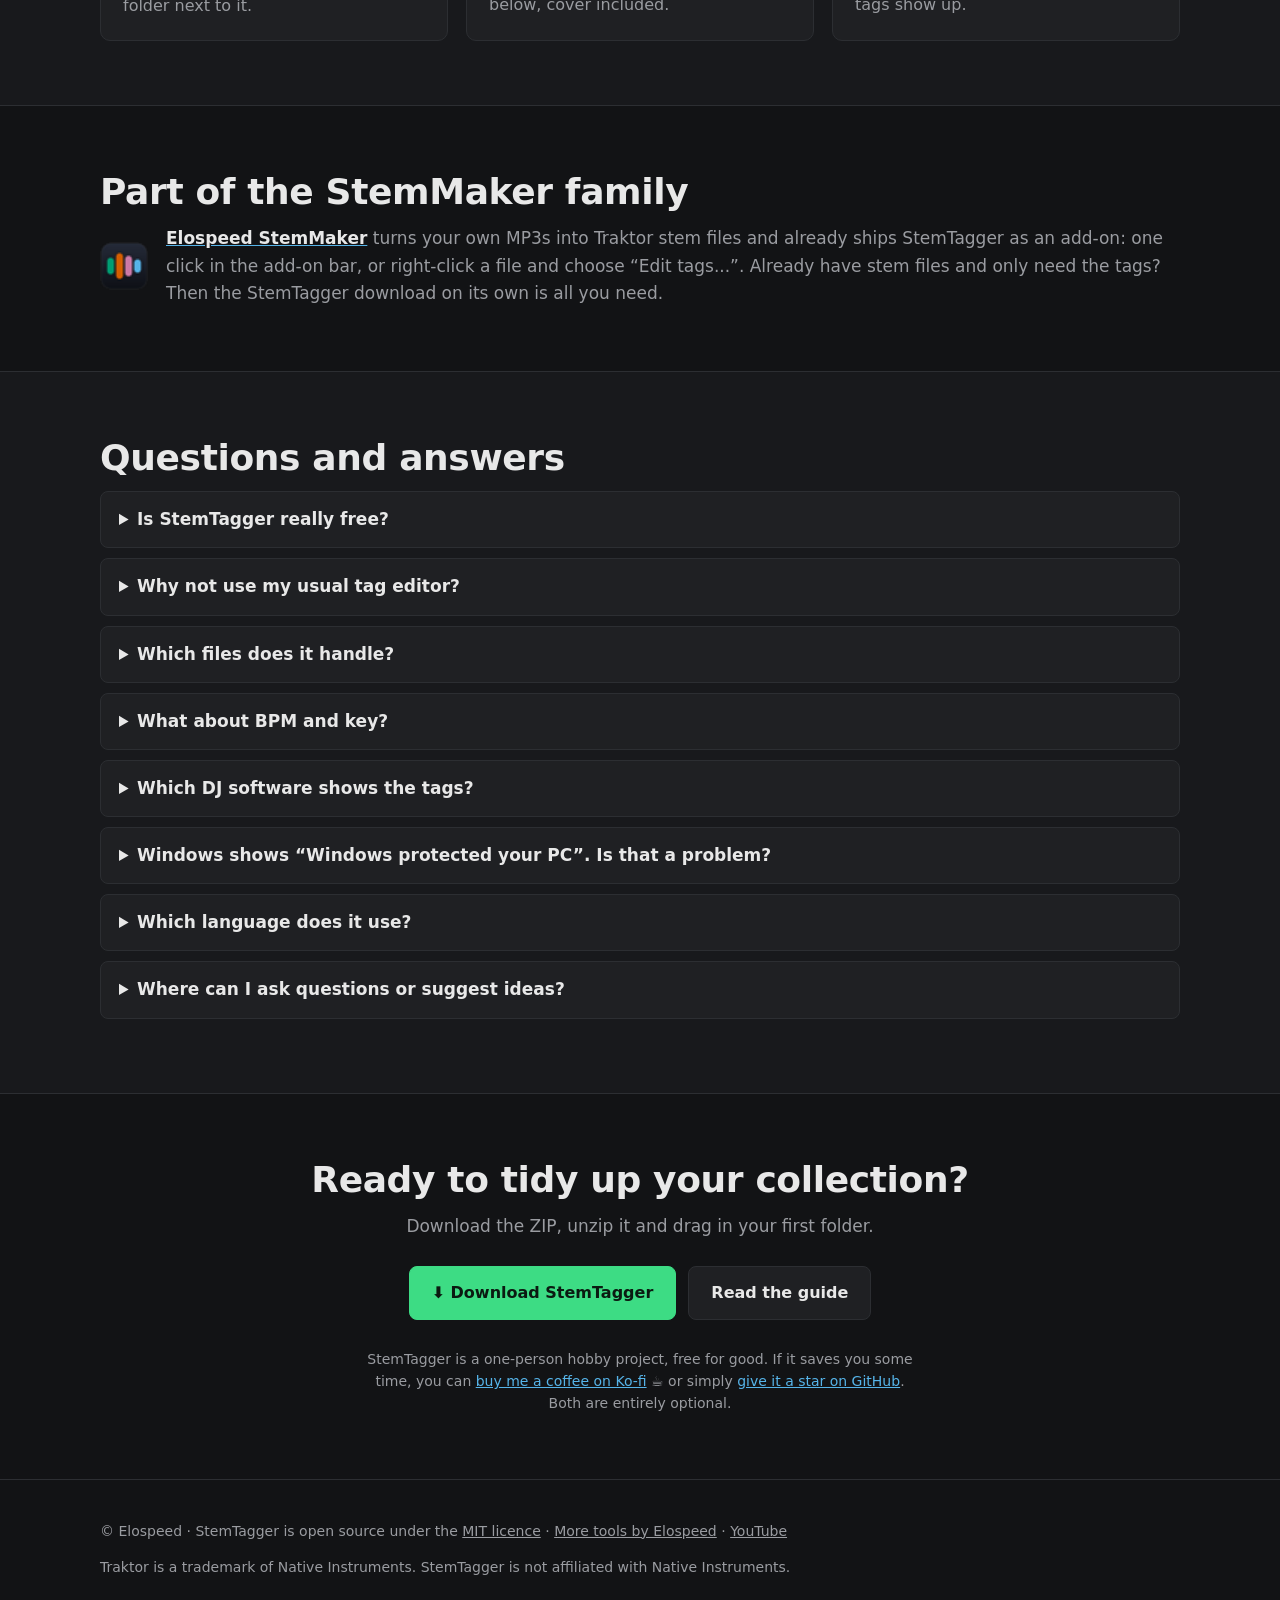
==== commit 671ed1e1: "StemTagger 1.2.2: japanische Spaltenköpfe in normaler Schrift" ====
--- a/site/index.html
+++ b/site/index.html
@@ -54,7 +54,7 @@
   "description": "Tag and cover editor for Traktor stem files (.stem.mp4) and MP3 files. Only the tags are rewritten: the stems, the audio and Traktor's own data (cue points, beatgrid) stay byte for byte the same.",
   "url": "https://elospeed.github.io/StemTagger/",
   "downloadUrl": "https://github.com/Elospeed/StemTagger/releases/latest",
-  "softwareVersion": "1.2.1",
+  "softwareVersion": "1.2.2",
   "license": "https://opensource.org/licenses/MIT",
   "isAccessibleForFree": true,
   "offers": { "@type": "Offer", "price": "0", "priceCurrency": "USD" },
@@ -99,7 +99,7 @@
       <li>9 languages</li>
     </ul>
     <figure class="shot hero-shot">
-      <div class="bar"><img src="img/icon-32.png" alt=""><span>Elospeed StemTagger 1.2.1</span><i class="min"></i><i class="max"></i><i class="cls"></i></div>
+      <div class="bar"><img src="img/icon-32.png" alt=""><span>Elospeed StemTagger 1.2.2</span><i class="min"></i><i class="max"></i><i class="cls"></i></div>
       <img src="img/stemtagger-en.png" width="1000" height="590" alt="StemTagger window in dark design: a list of stem files and MP3s with title, artist, album, genre, cover, Traktor data and status such as No cover or Stem OK, below the cover and the fields of the selected track">
     </figure>
   </div>
@@ -135,7 +135,7 @@
       </ul>
     </div>
     <figure class="shot">
-      <div class="bar"><img src="img/icon-32.png" alt=""><span>Elospeed StemTagger 1.2.1</span><i class="min"></i><i class="max"></i><i class="cls"></i></div>
+      <div class="bar"><img src="img/icon-32.png" alt=""><span>Elospeed StemTagger 1.2.2</span><i class="min"></i><i class="max"></i><i class="cls"></i></div>
       <img src="img/stemtagger-mp3-en.png" width="1000" height="590" alt="StemTagger with an MP3 selected: the Traktor column shows yes for MP3s with Traktor data, the status reads MP3 OK, with Traktor data, below the cover and tags of the MP3" loading="lazy">
     </figure>
   </div>
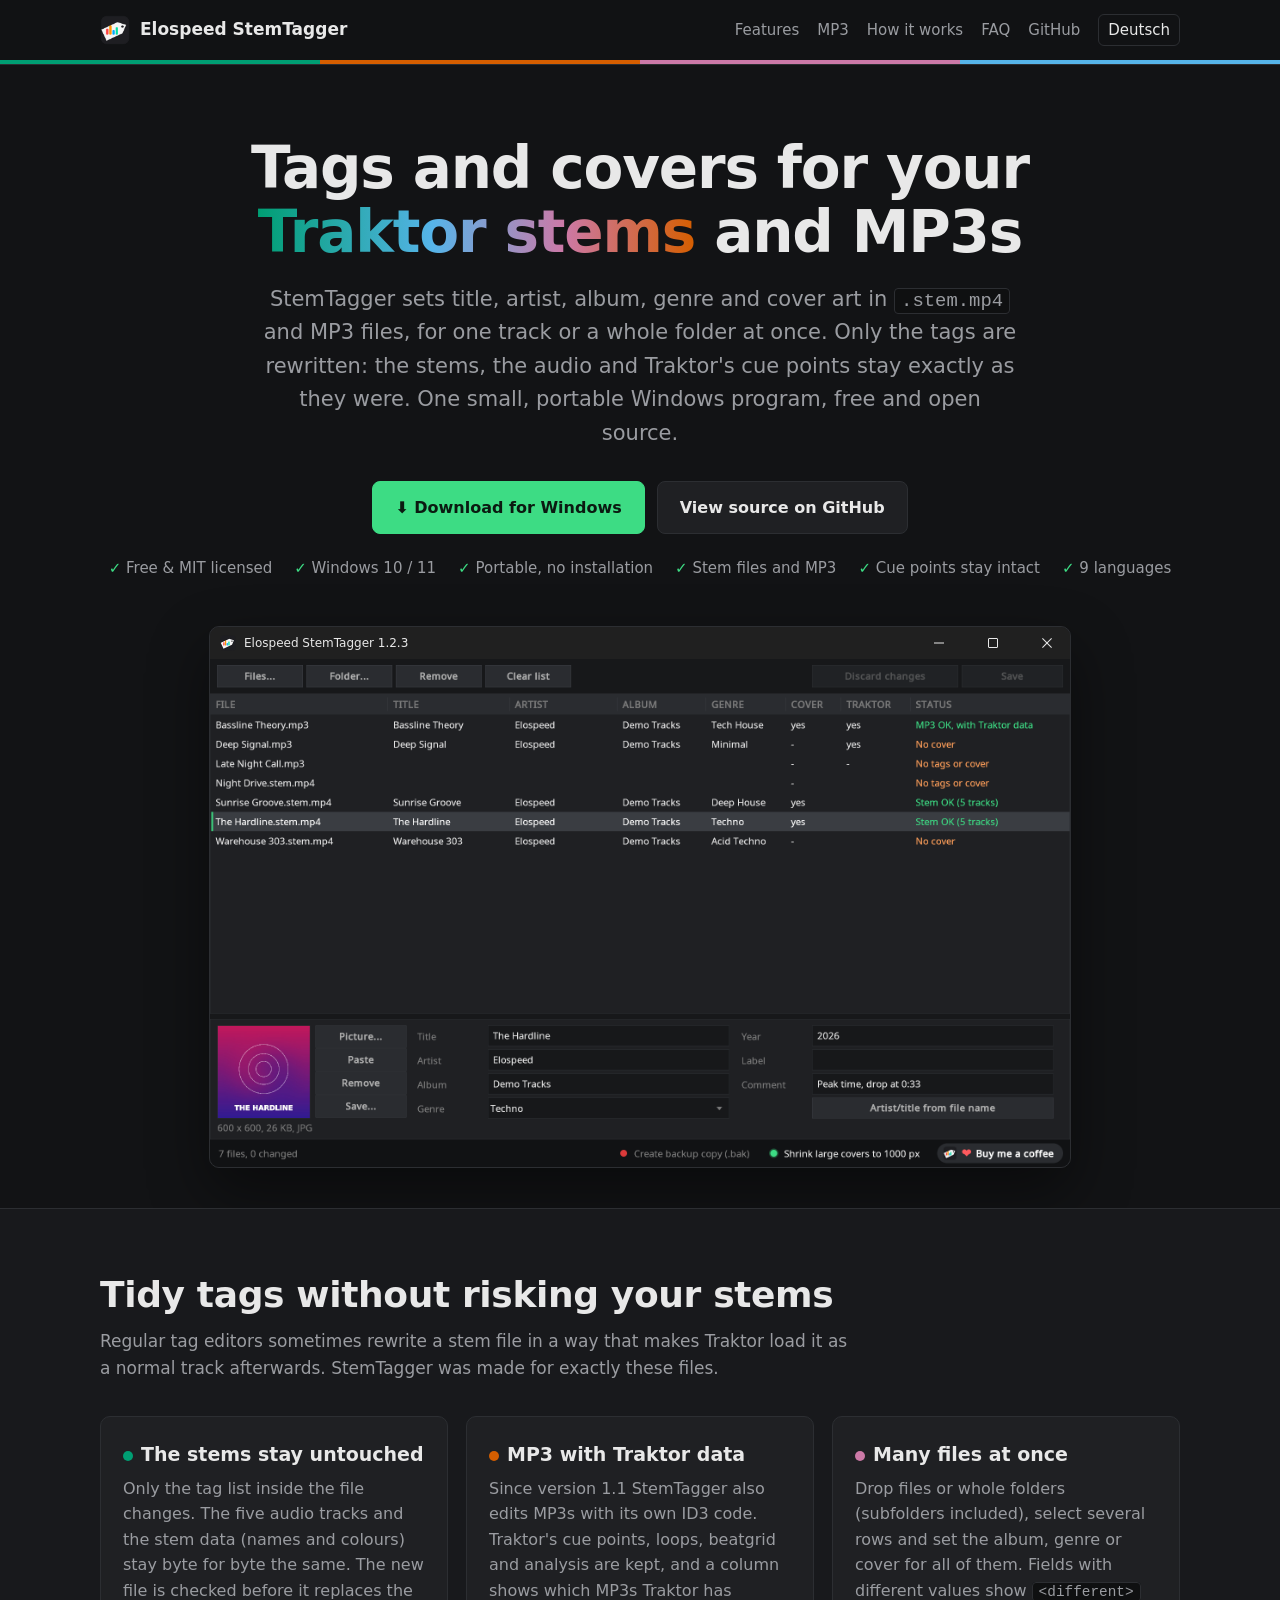
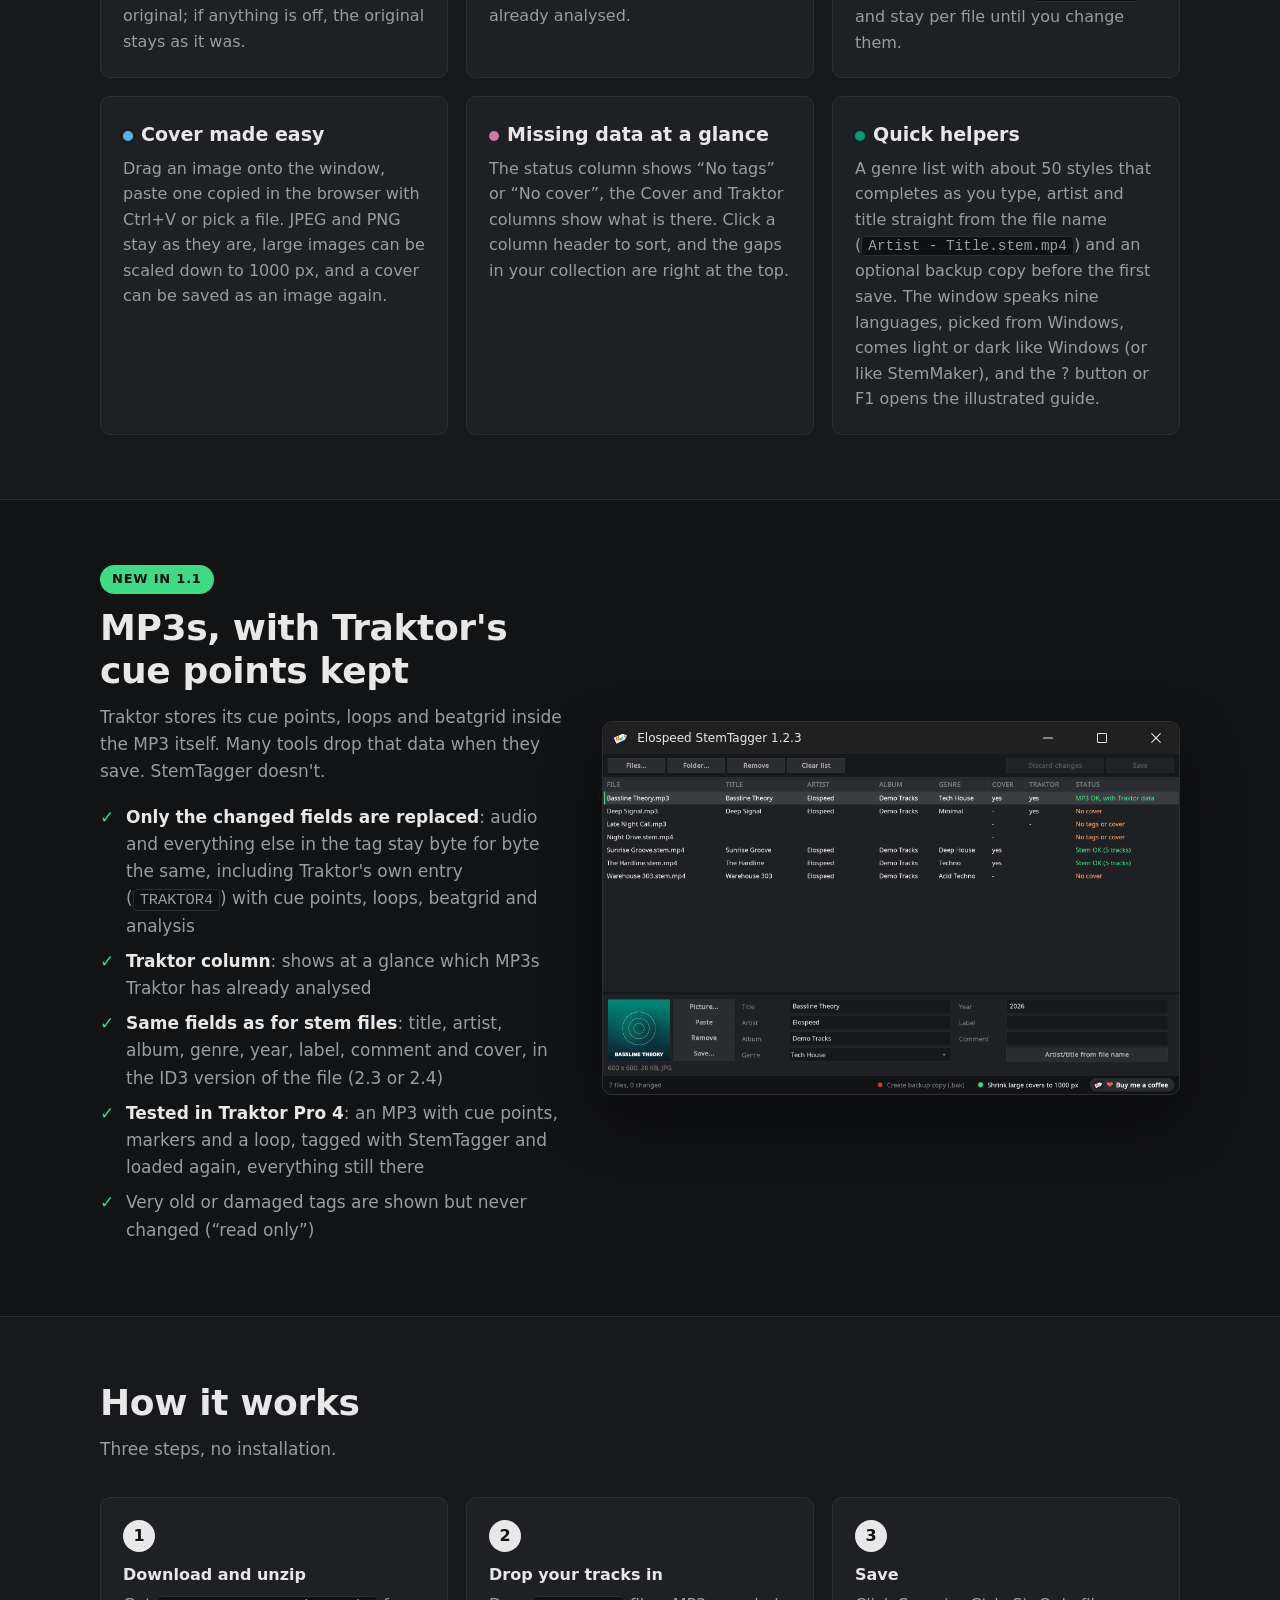
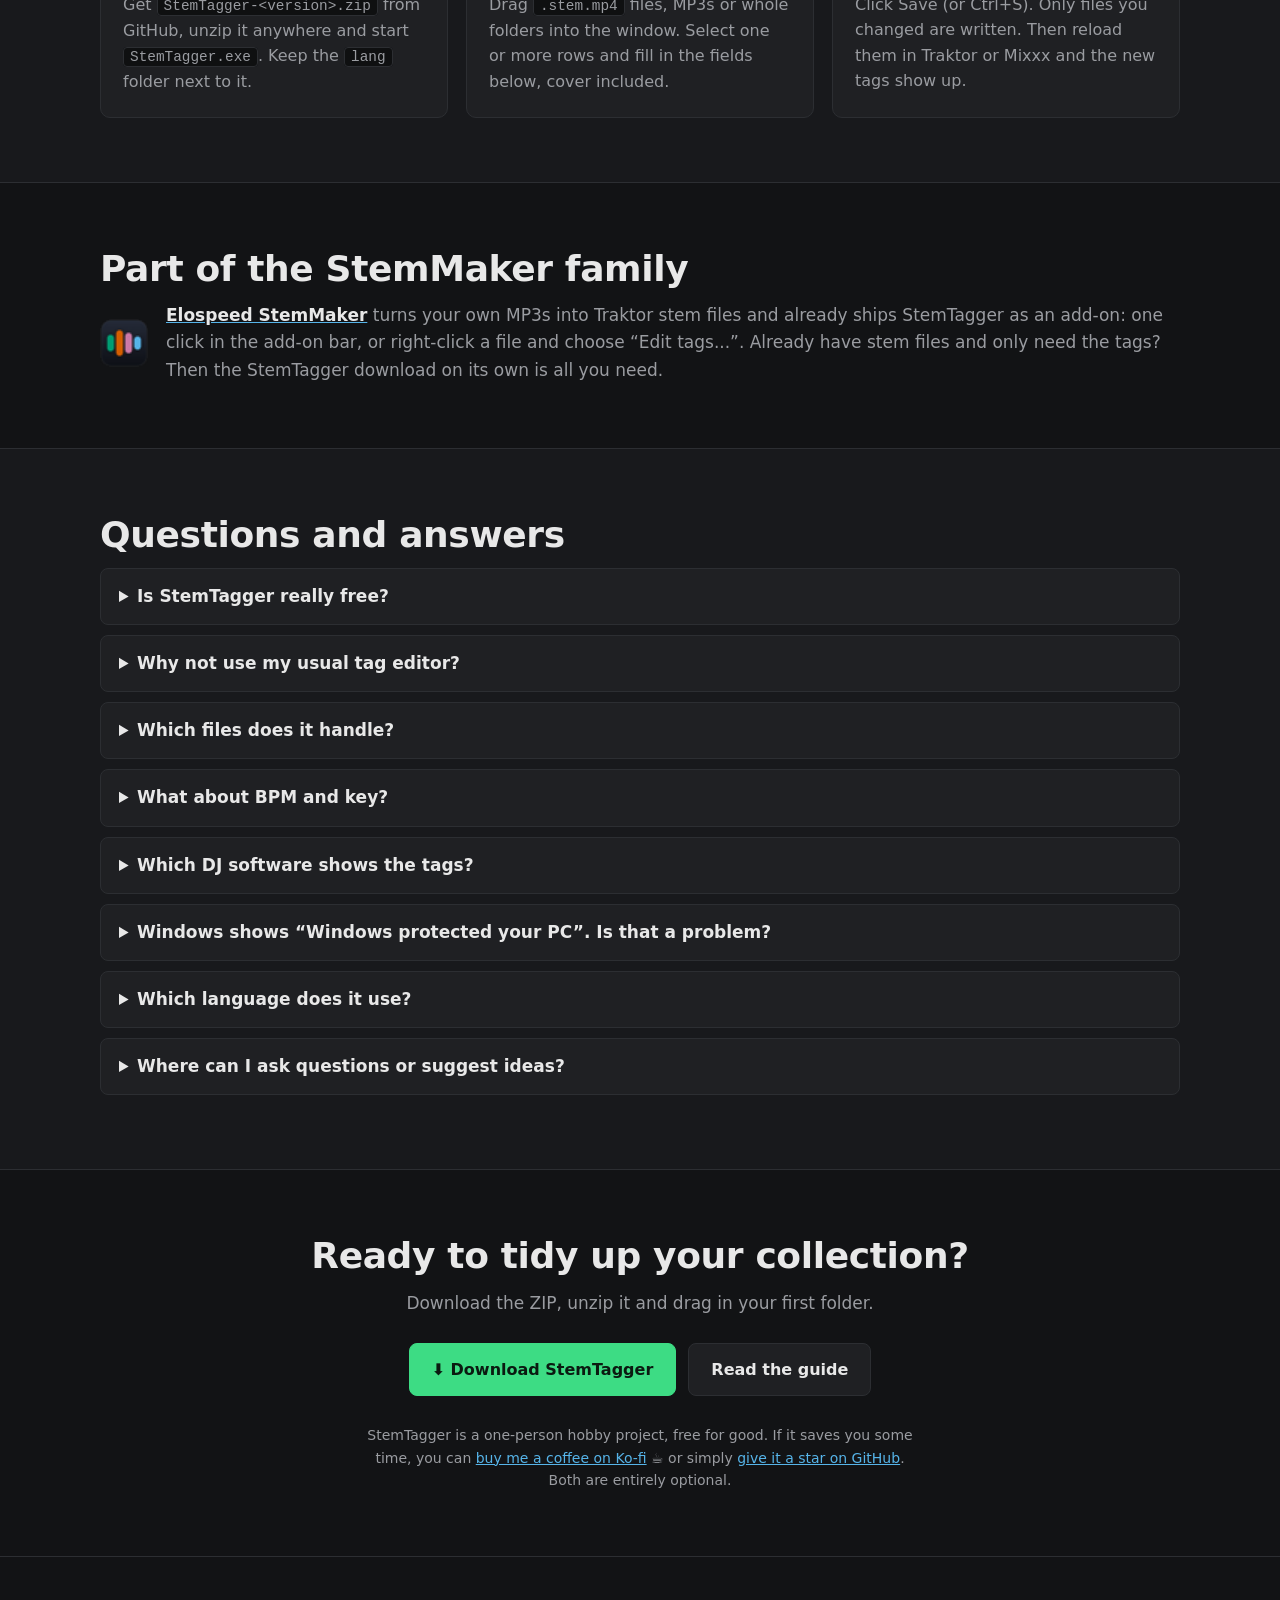
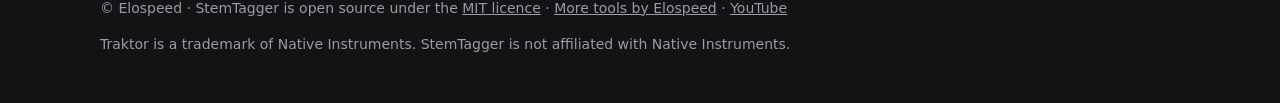
==== commit f38ac0d3: "StemTagger 1.2.3: hell oder dunkel, dunkle Titelleiste, Hilfe mit ? und F1 (Stand aus StemMaker 2.4)" ====
--- a/site/index.html
+++ b/site/index.html
@@ -54,7 +54,7 @@
   "description": "Tag and cover editor for Traktor stem files (.stem.mp4) and MP3 files. Only the tags are rewritten: the stems, the audio and Traktor's own data (cue points, beatgrid) stay byte for byte the same.",
   "url": "https://elospeed.github.io/StemTagger/",
   "downloadUrl": "https://github.com/Elospeed/StemTagger/releases/latest",
-  "softwareVersion": "1.2.2",
+  "softwareVersion": "1.2.3",
   "license": "https://opensource.org/licenses/MIT",
   "isAccessibleForFree": true,
   "offers": { "@type": "Offer", "price": "0", "priceCurrency": "USD" },
@@ -99,7 +99,7 @@
       <li>9 languages</li>
     </ul>
     <figure class="shot hero-shot">
-      <div class="bar"><img src="img/icon-32.png" alt=""><span>Elospeed StemTagger 1.2.2</span><i class="min"></i><i class="max"></i><i class="cls"></i></div>
+      <div class="bar"><img src="img/icon-32.png" alt=""><span>Elospeed StemTagger 1.2.3</span><i class="min"></i><i class="max"></i><i class="cls"></i></div>
       <img src="img/stemtagger-en.png" width="1000" height="590" alt="StemTagger window in dark design: a list of stem files and MP3s with title, artist, album, genre, cover, Traktor data and status such as No cover or Stem OK, below the cover and the fields of the selected track">
     </figure>
   </div>
@@ -115,7 +115,7 @@
       <div class="card"><h3><span class="dot" style="background:var(--other)"></span>Many files at once</h3><p>Drop files or whole folders (subfolders included), select several rows and set the album, genre or cover for all of them. Fields with different values show <code>&lt;different&gt;</code> and stay per file until you change them.</p></div>
       <div class="card"><h3><span class="dot" style="background:var(--vox)"></span>Cover made easy</h3><p>Drag an image onto the window, paste one copied in the browser with Ctrl+V or pick a file. JPEG and PNG stay as they are, large images can be scaled down to 1000 px, and a cover can be saved as an image again.</p></div>
       <div class="card"><h3><span class="dot" style="background:var(--other)"></span>Missing data at a glance</h3><p>The status column shows “No tags” or “No cover”, the Cover and Traktor columns show what is there. Click a column header to sort, and the gaps in your collection are right at the top.</p></div>
-      <div class="card"><h3><span class="dot" style="background:var(--drums)"></span>Quick helpers</h3><p>A genre list with about 50 styles that completes as you type, artist and title straight from the file name (<code>Artist - Title.stem.mp4</code>) and an optional backup copy before the first save. The window speaks nine languages, picked from Windows.</p></div>
+      <div class="card"><h3><span class="dot" style="background:var(--drums)"></span>Quick helpers</h3><p>A genre list with about 50 styles that completes as you type, artist and title straight from the file name (<code>Artist - Title.stem.mp4</code>) and an optional backup copy before the first save. The window speaks nine languages, picked from Windows, comes light or dark like Windows (or like StemMaker), and the ? button or F1 opens the illustrated guide.</p></div>
     </div>
   </div>
 </section>
@@ -135,7 +135,7 @@
       </ul>
     </div>
     <figure class="shot">
-      <div class="bar"><img src="img/icon-32.png" alt=""><span>Elospeed StemTagger 1.2.2</span><i class="min"></i><i class="max"></i><i class="cls"></i></div>
+      <div class="bar"><img src="img/icon-32.png" alt=""><span>Elospeed StemTagger 1.2.3</span><i class="min"></i><i class="max"></i><i class="cls"></i></div>
       <img src="img/stemtagger-mp3-en.png" width="1000" height="590" alt="StemTagger with an MP3 selected: the Traktor column shows yes for MP3s with Traktor data, the status reads MP3 OK, with Traktor data, below the cover and tags of the MP3" loading="lazy">
     </figure>
   </div>
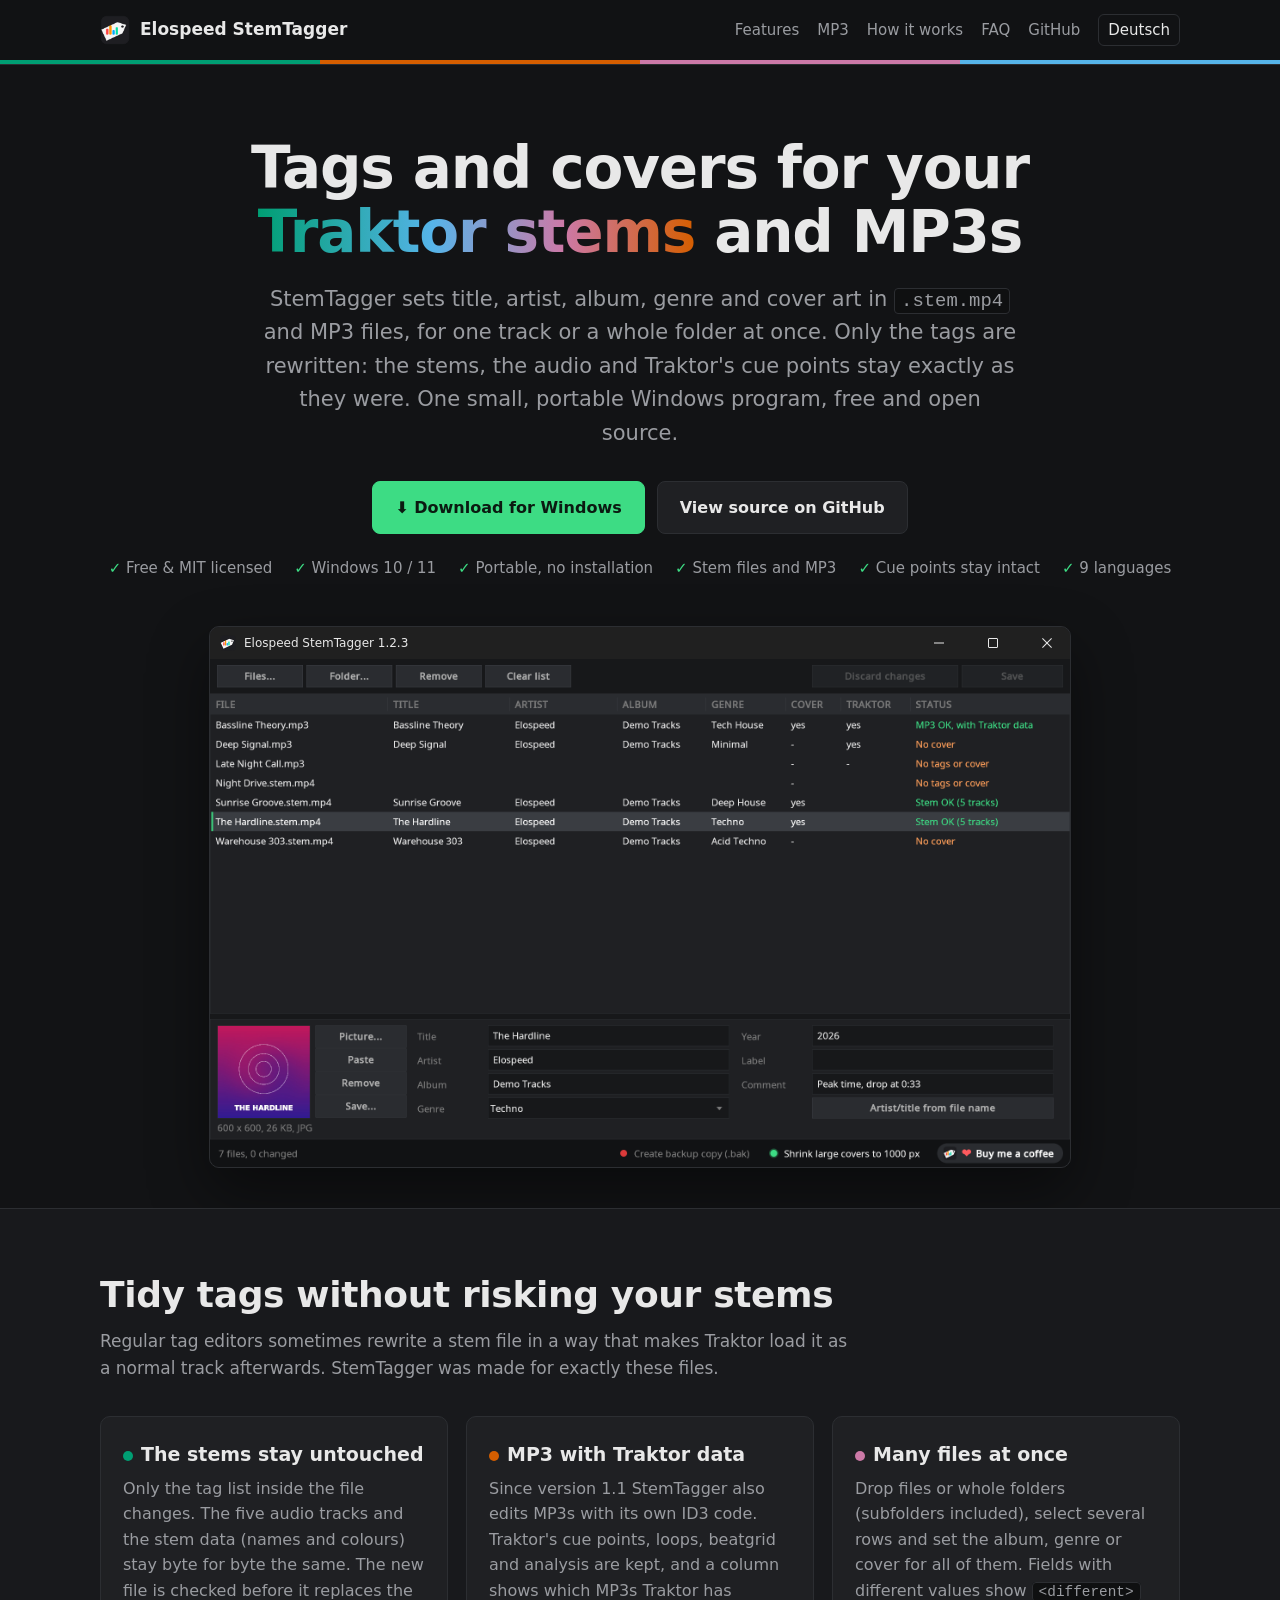
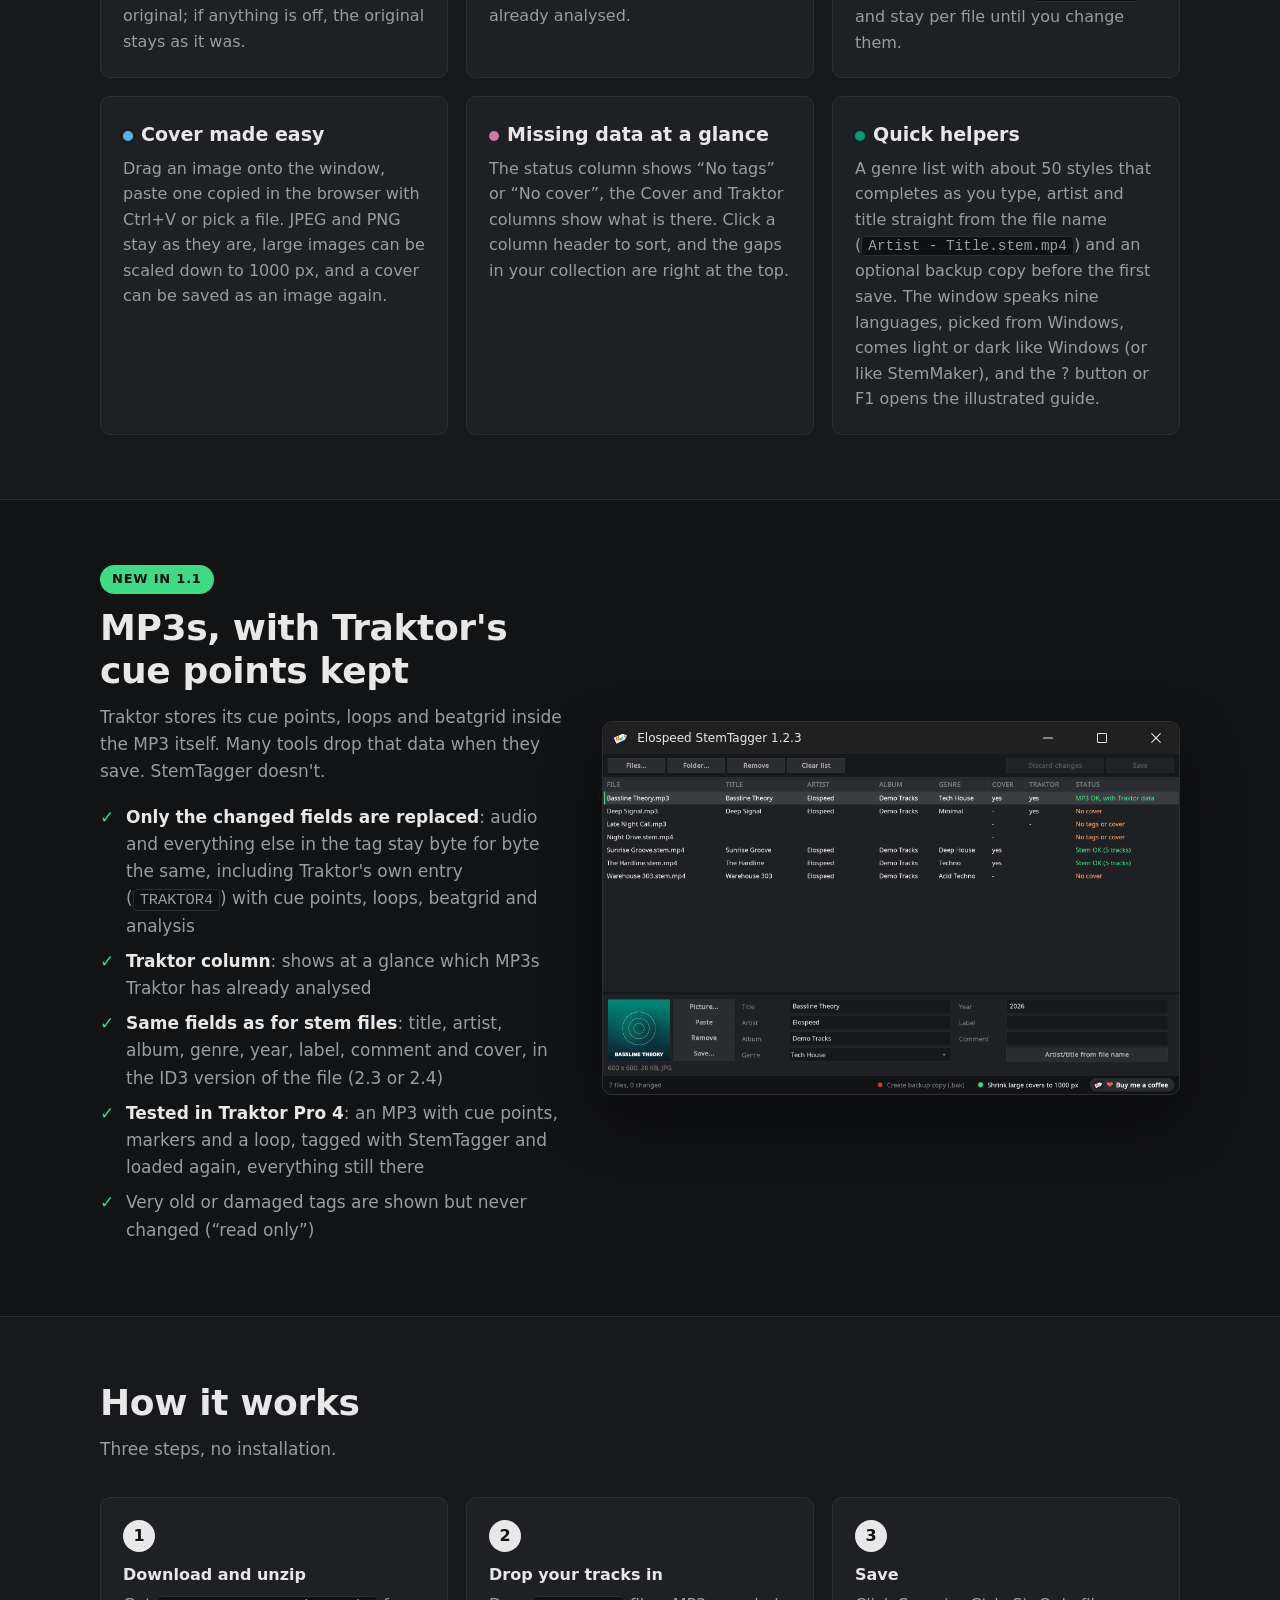
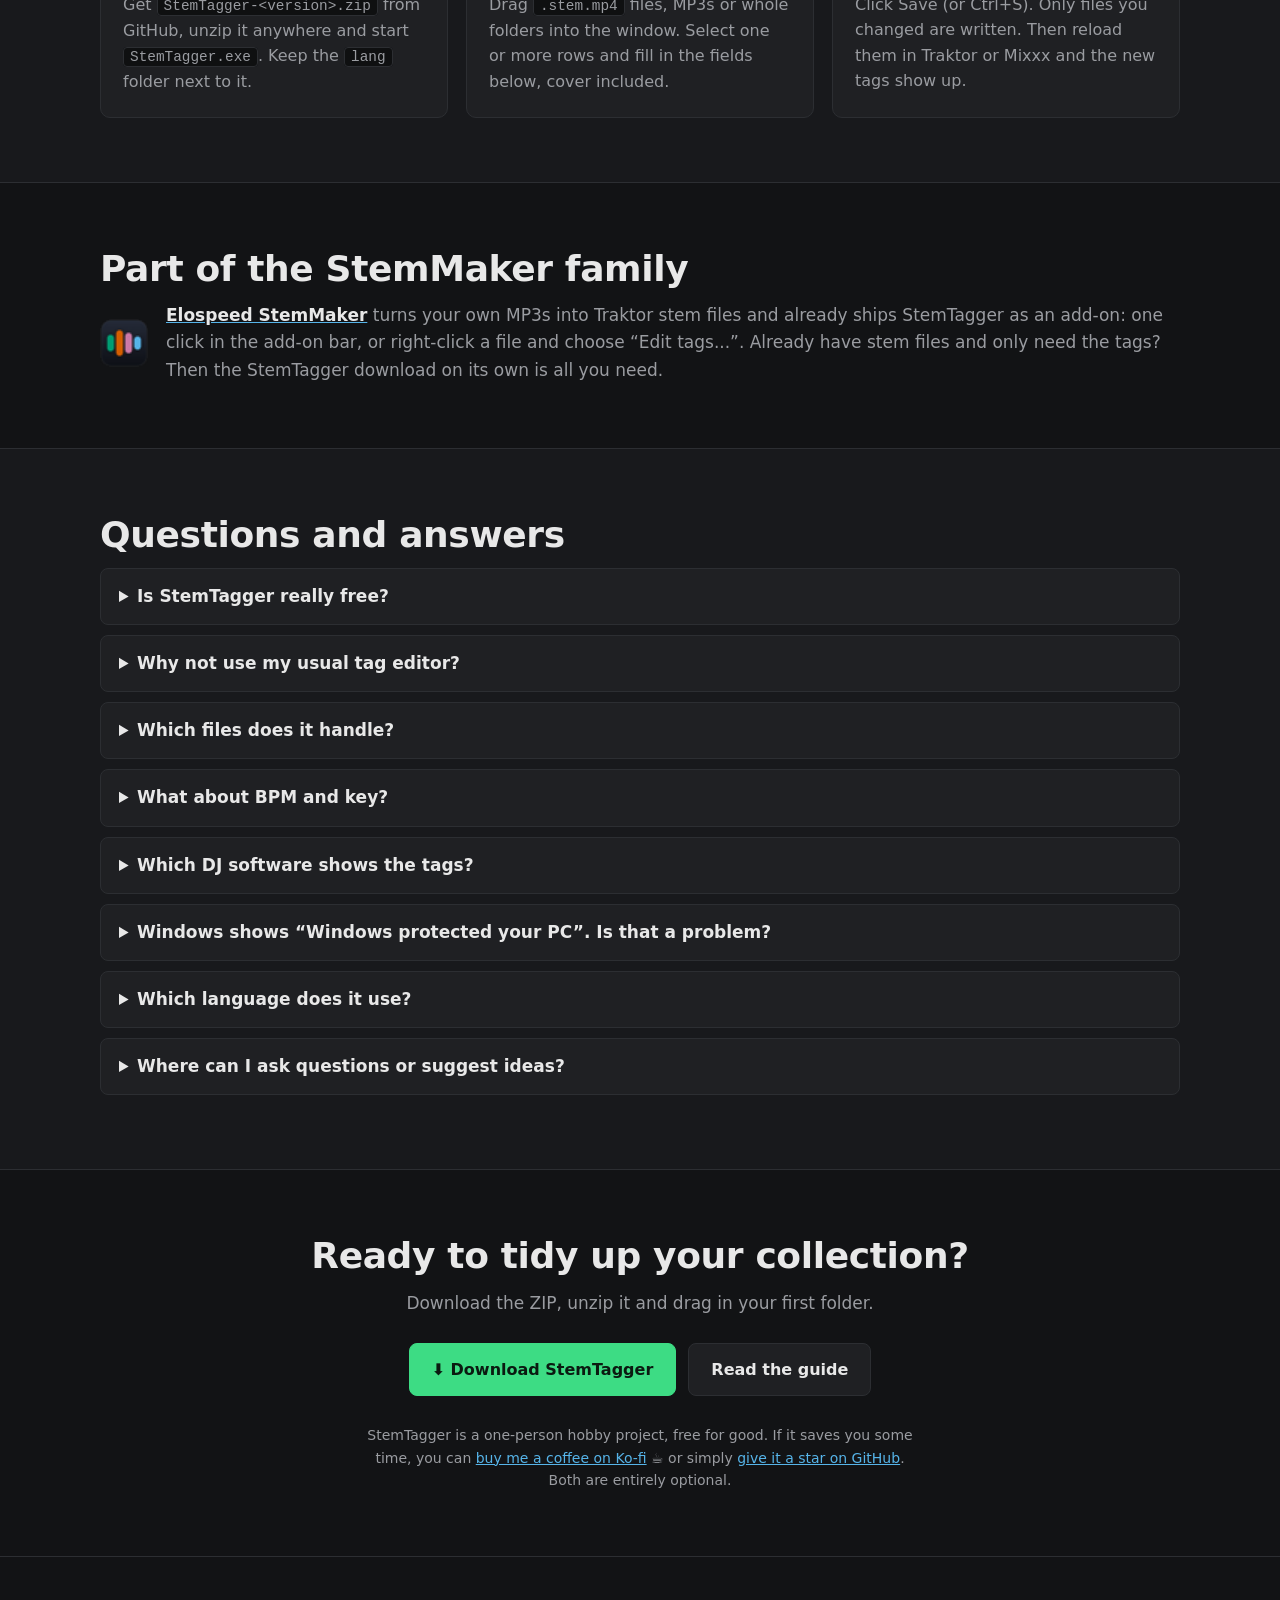
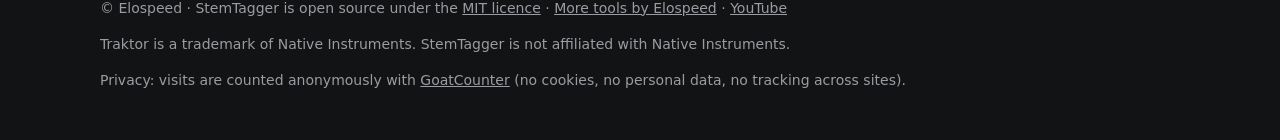
==== commit 06f1de89: "Projektseite: anonyme Besucherzählung mit GoatCounter (EN/DE)" ====
--- a/site/index.html
+++ b/site/index.html
@@ -219,8 +219,10 @@
   <div class="wrap">
     <div>© Elospeed · StemTagger is open source under the <a href="https://github.com/Elospeed/StemTagger/blob/main/LICENSE">MIT licence</a> · <a href="https://elospeed.github.io/">More tools by Elospeed</a> · <a href="https://www.youtube.com/@elospeed">YouTube</a></div>
     <div>Traktor is a trademark of Native Instruments. StemTagger is not affiliated with Native Instruments.</div>
+    <div>Privacy: visits are counted anonymously with <a href="https://www.goatcounter.com/help/privacy">GoatCounter</a> (no cookies, no personal data, no tracking across sites).</div>
   </div>
 </footer>
 
+<script data-goatcounter="https://elospeed.goatcounter.com/count" async src="https://gc.zgo.at/count.js"></script>
 </body>
 </html>
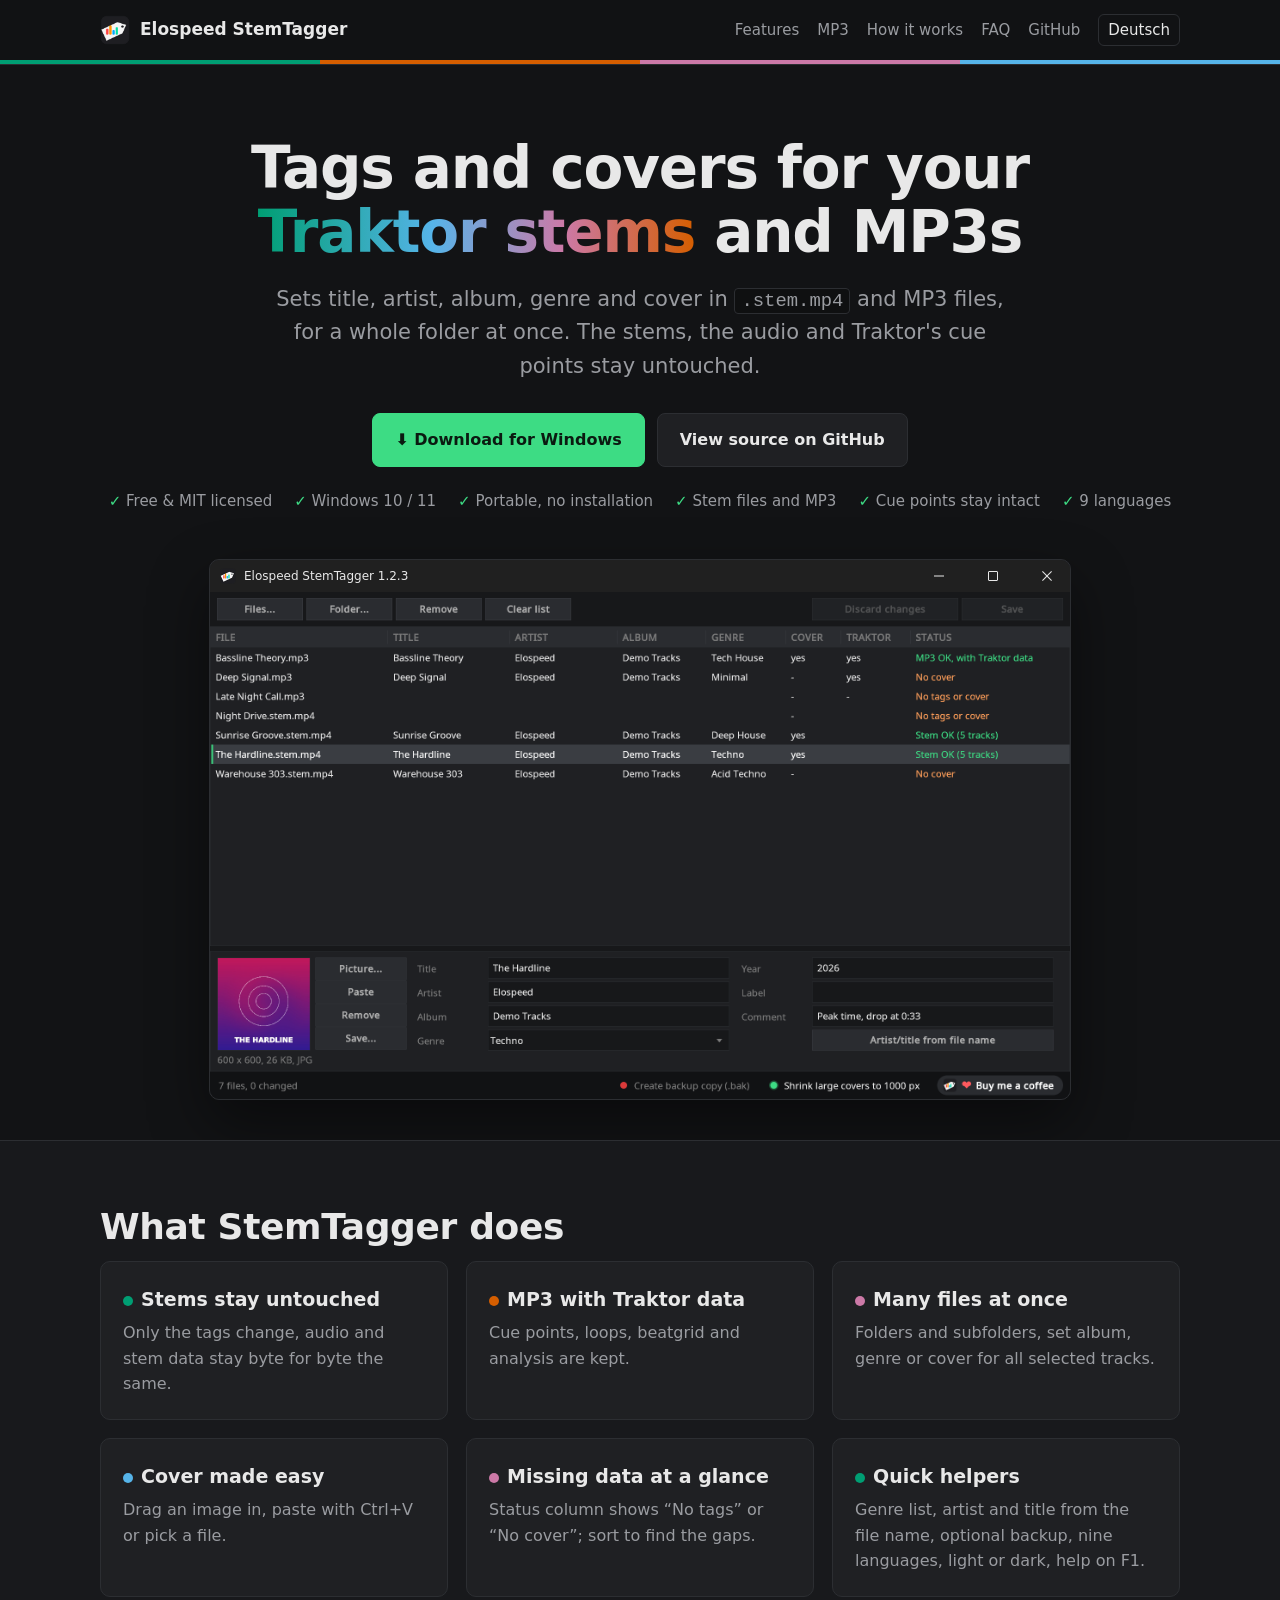
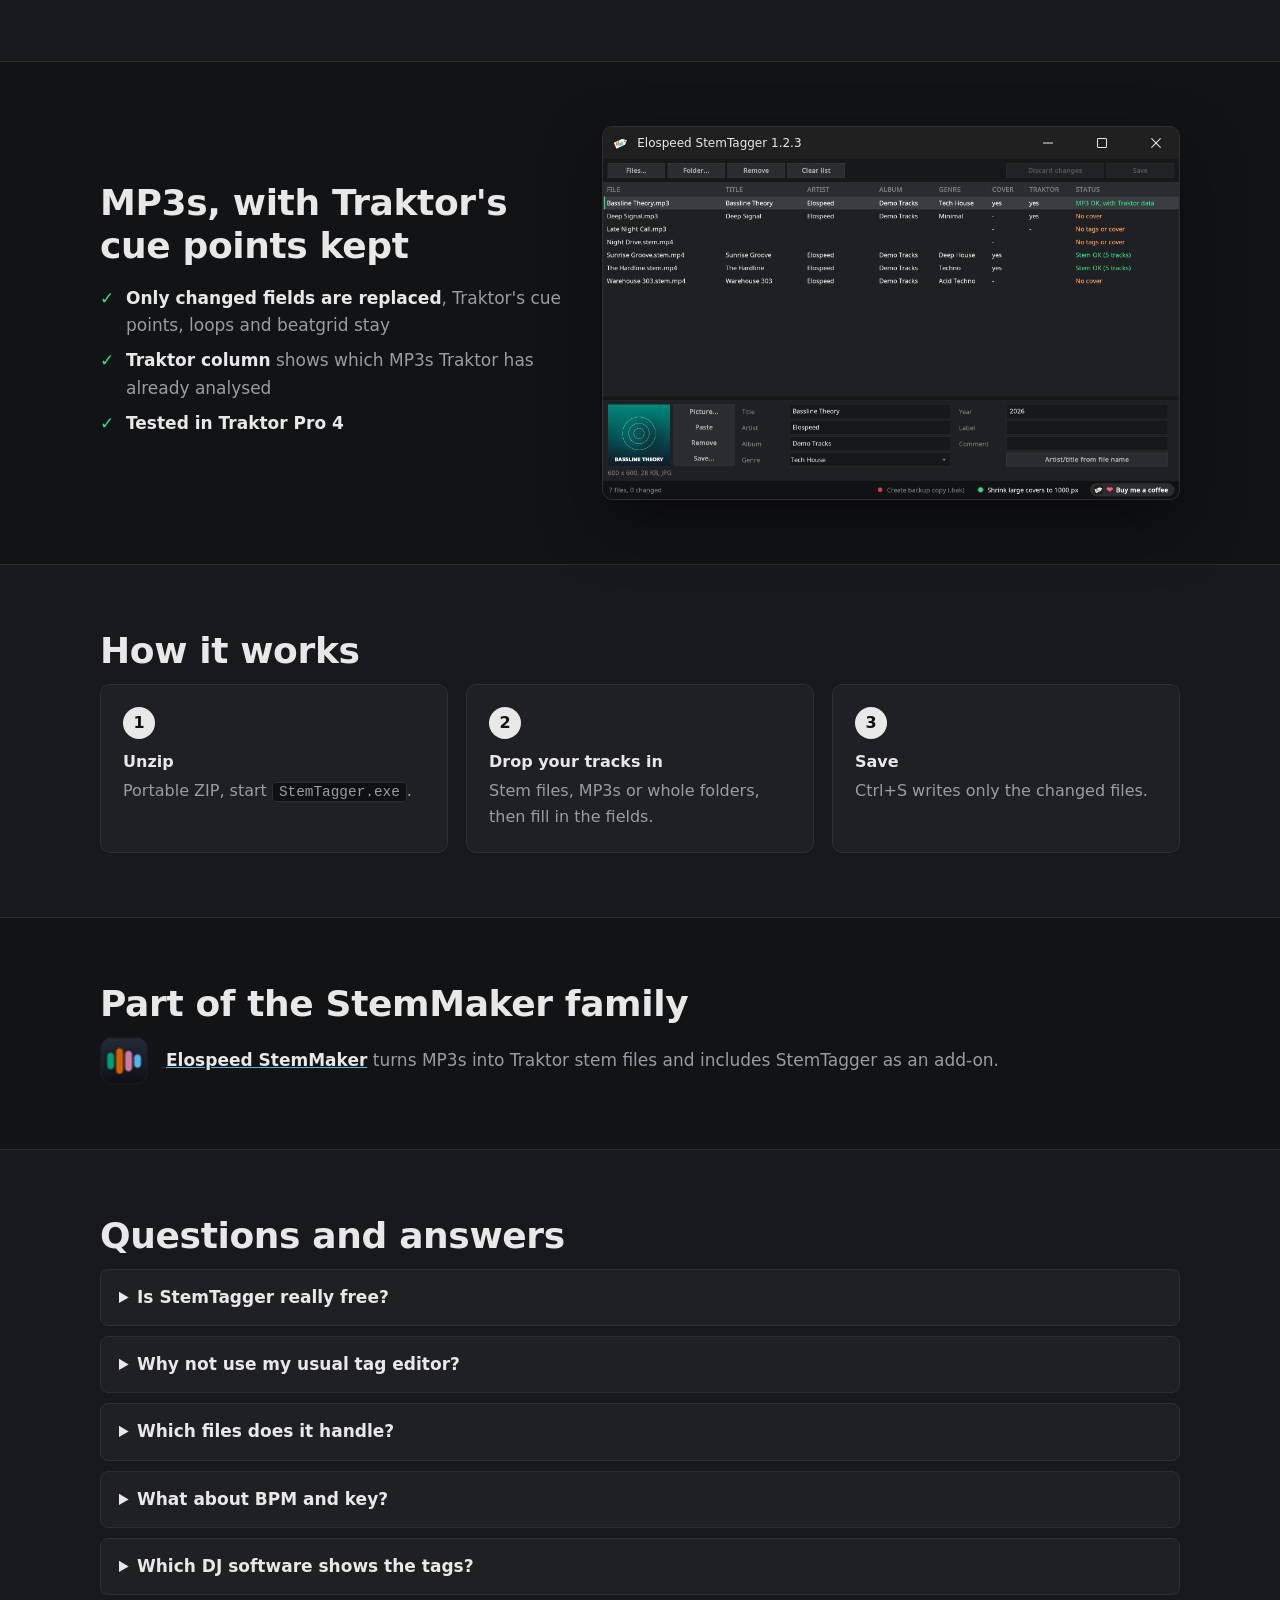
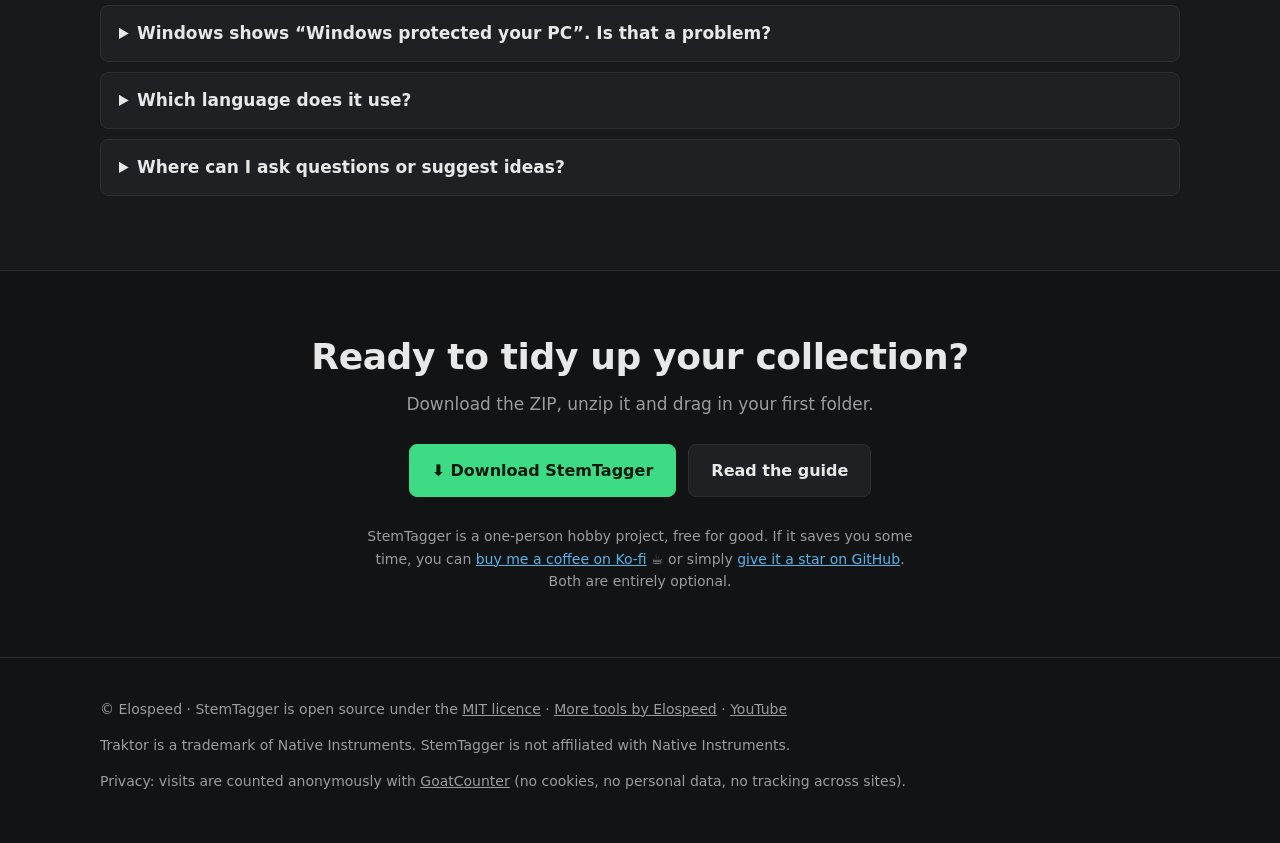
==== commit b63705ae: "Projektseite schlanker: Funktionen stichwortartig (EN/DE)" ====
--- a/site/index.html
+++ b/site/index.html
@@ -85,7 +85,7 @@
 <section class="hero">
   <div class="wrap">
     <h1>Tags and covers for your<br><span class="grad">Traktor stems</span> and MP3s</h1>
-    <p class="lead">StemTagger sets title, artist, album, genre and cover art in <code>.stem.mp4</code> and MP3 files, for one track or a whole folder at once. Only the tags are rewritten: the stems, the audio and Traktor's cue points stay exactly as they were. One small, portable Windows program, free and open source.</p>
+    <p class="lead">Sets title, artist, album, genre and cover in <code>.stem.mp4</code> and MP3 files, for a whole folder at once. The stems, the audio and Traktor's cue points stay untouched.</p>
     <div class="cta">
       <a class="btn primary" href="https://github.com/Elospeed/StemTagger/releases/latest">⬇ Download for Windows</a>
       <a class="btn" href="https://github.com/Elospeed/StemTagger">View source on GitHub</a>
@@ -107,15 +107,14 @@
 
 <section id="features" class="alt">
   <div class="wrap">
-    <h2>Tidy tags without risking your stems</h2>
-    <p class="sub">Regular tag editors sometimes rewrite a stem file in a way that makes Traktor load it as a normal track afterwards. StemTagger was made for exactly these files.</p>
+    <h2>What StemTagger does</h2>
     <div class="grid">
-      <div class="card"><h3><span class="dot" style="background:var(--drums)"></span>The stems stay untouched</h3><p>Only the tag list inside the file changes. The five audio tracks and the stem data (names and colours) stay byte for byte the same. The new file is checked before it replaces the original; if anything is off, the original stays as it was.</p></div>
-      <div class="card"><h3><span class="dot" style="background:var(--bass)"></span>MP3 with Traktor data</h3><p>Since version 1.1 StemTagger also edits MP3s with its own ID3 code. Traktor's cue points, loops, beatgrid and analysis are kept, and a column shows which MP3s Traktor has already analysed.</p></div>
-      <div class="card"><h3><span class="dot" style="background:var(--other)"></span>Many files at once</h3><p>Drop files or whole folders (subfolders included), select several rows and set the album, genre or cover for all of them. Fields with different values show <code>&lt;different&gt;</code> and stay per file until you change them.</p></div>
-      <div class="card"><h3><span class="dot" style="background:var(--vox)"></span>Cover made easy</h3><p>Drag an image onto the window, paste one copied in the browser with Ctrl+V or pick a file. JPEG and PNG stay as they are, large images can be scaled down to 1000 px, and a cover can be saved as an image again.</p></div>
-      <div class="card"><h3><span class="dot" style="background:var(--other)"></span>Missing data at a glance</h3><p>The status column shows “No tags” or “No cover”, the Cover and Traktor columns show what is there. Click a column header to sort, and the gaps in your collection are right at the top.</p></div>
-      <div class="card"><h3><span class="dot" style="background:var(--drums)"></span>Quick helpers</h3><p>A genre list with about 50 styles that completes as you type, artist and title straight from the file name (<code>Artist - Title.stem.mp4</code>) and an optional backup copy before the first save. The window speaks nine languages, picked from Windows, comes light or dark like Windows (or like StemMaker), and the ? button or F1 opens the illustrated guide.</p></div>
+      <div class="card"><h3><span class="dot" style="background:var(--drums)"></span>Stems stay untouched</h3><p>Only the tags change, audio and stem data stay byte for byte the same.</p></div>
+      <div class="card"><h3><span class="dot" style="background:var(--bass)"></span>MP3 with Traktor data</h3><p>Cue points, loops, beatgrid and analysis are kept.</p></div>
+      <div class="card"><h3><span class="dot" style="background:var(--other)"></span>Many files at once</h3><p>Folders and subfolders, set album, genre or cover for all selected tracks.</p></div>
+      <div class="card"><h3><span class="dot" style="background:var(--vox)"></span>Cover made easy</h3><p>Drag an image in, paste with Ctrl+V or pick a file.</p></div>
+      <div class="card"><h3><span class="dot" style="background:var(--other)"></span>Missing data at a glance</h3><p>Status column shows “No tags” or “No cover”; sort to find the gaps.</p></div>
+      <div class="card"><h3><span class="dot" style="background:var(--drums)"></span>Quick helpers</h3><p>Genre list, artist and title from the file name, optional backup, nine languages, light or dark, help on F1.</p></div>
     </div>
   </div>
 </section>
@@ -123,16 +122,12 @@
 <section id="mp3">
   <div class="wrap split">
     <div>
-      <span class="badge">New in 1.1</span>
       <h2>MP3s, with Traktor's cue points kept</h2>
-      <p class="sub" style="margin-bottom:0">Traktor stores its cue points, loops and beatgrid inside the MP3 itself. Many tools drop that data when they save. StemTagger doesn't.</p>
       <ul class="ticks">
-        <li><strong>Only the changed fields are replaced</strong>: audio and everything else in the tag stay byte for byte the same, including Traktor's own entry (<code>TRAKTOR4</code>) with cue points, loops, beatgrid and analysis</li>
-        <li><strong>Traktor column</strong>: shows at a glance which MP3s Traktor has already analysed</li>
-        <li><strong>Same fields as for stem files</strong>: title, artist, album, genre, year, label, comment and cover, in the ID3 version of the file (2.3 or 2.4)</li>
-        <li><strong>Tested in Traktor Pro 4</strong>: an MP3 with cue points, markers and a loop, tagged with StemTagger and loaded again, everything still there</li>
-        <li>Very old or damaged tags are shown but never changed (“read only”)</li>
-      </ul>
+      <li><strong>Only changed fields are replaced</strong>, Traktor's cue points, loops and beatgrid stay</li>
+      <li><strong>Traktor column</strong> shows which MP3s Traktor has already analysed</li>
+      <li><strong>Tested in Traktor Pro 4</strong></li>
+    </ul>
     </div>
     <figure class="shot">
       <div class="bar"><img src="img/icon-32.png" alt=""><span>Elospeed StemTagger 1.2.3</span><i class="min"></i><i class="max"></i><i class="cls"></i></div>
@@ -144,11 +139,10 @@
 <section id="how" class="alt">
   <div class="wrap">
     <h2>How it works</h2>
-    <p class="sub">Three steps, no installation.</p>
     <ol class="steps">
-      <li><strong>Download and unzip</strong>Get <code>StemTagger-&lt;version&gt;.zip</code> from GitHub, unzip it anywhere and start <code>StemTagger.exe</code>. Keep the <code>lang</code> folder next to it.</li>
-      <li><strong>Drop your tracks in</strong>Drag <code>.stem.mp4</code> files, MP3s or whole folders into the window. Select one or more rows and fill in the fields below, cover included.</li>
-      <li><strong>Save</strong>Click Save (or Ctrl+S). Only files you changed are written. Then reload them in Traktor or Mixxx and the new tags show up.</li>
+      <li><strong>Unzip</strong>Portable ZIP, start <code>StemTagger.exe</code>.</li>
+      <li><strong>Drop your tracks in</strong>Stem files, MP3s or whole folders, then fill in the fields.</li>
+      <li><strong>Save</strong>Ctrl+S writes only the changed files.</li>
     </ol>
   </div>
 </section>
@@ -158,7 +152,7 @@
     <h2>Part of the StemMaker family</h2>
     <div class="family">
       <img src="img/stemmaker-icon-32.png" alt="" width="48" height="48">
-      <p><a href="https://elospeed.github.io/StemMaker/"><strong>Elospeed StemMaker</strong></a> turns your own MP3s into Traktor stem files and already ships StemTagger as an add-on: one click in the add-on bar, or right-click a file and choose “Edit tags...”. Already have stem files and only need the tags? Then the StemTagger download on its own is all you need.</p>
+      <p><a href="https://elospeed.github.io/StemMaker/"><strong>Elospeed StemMaker</strong></a> turns MP3s into Traktor stem files and includes StemTagger as an add-on.</p>
     </div>
   </div>
 </section>
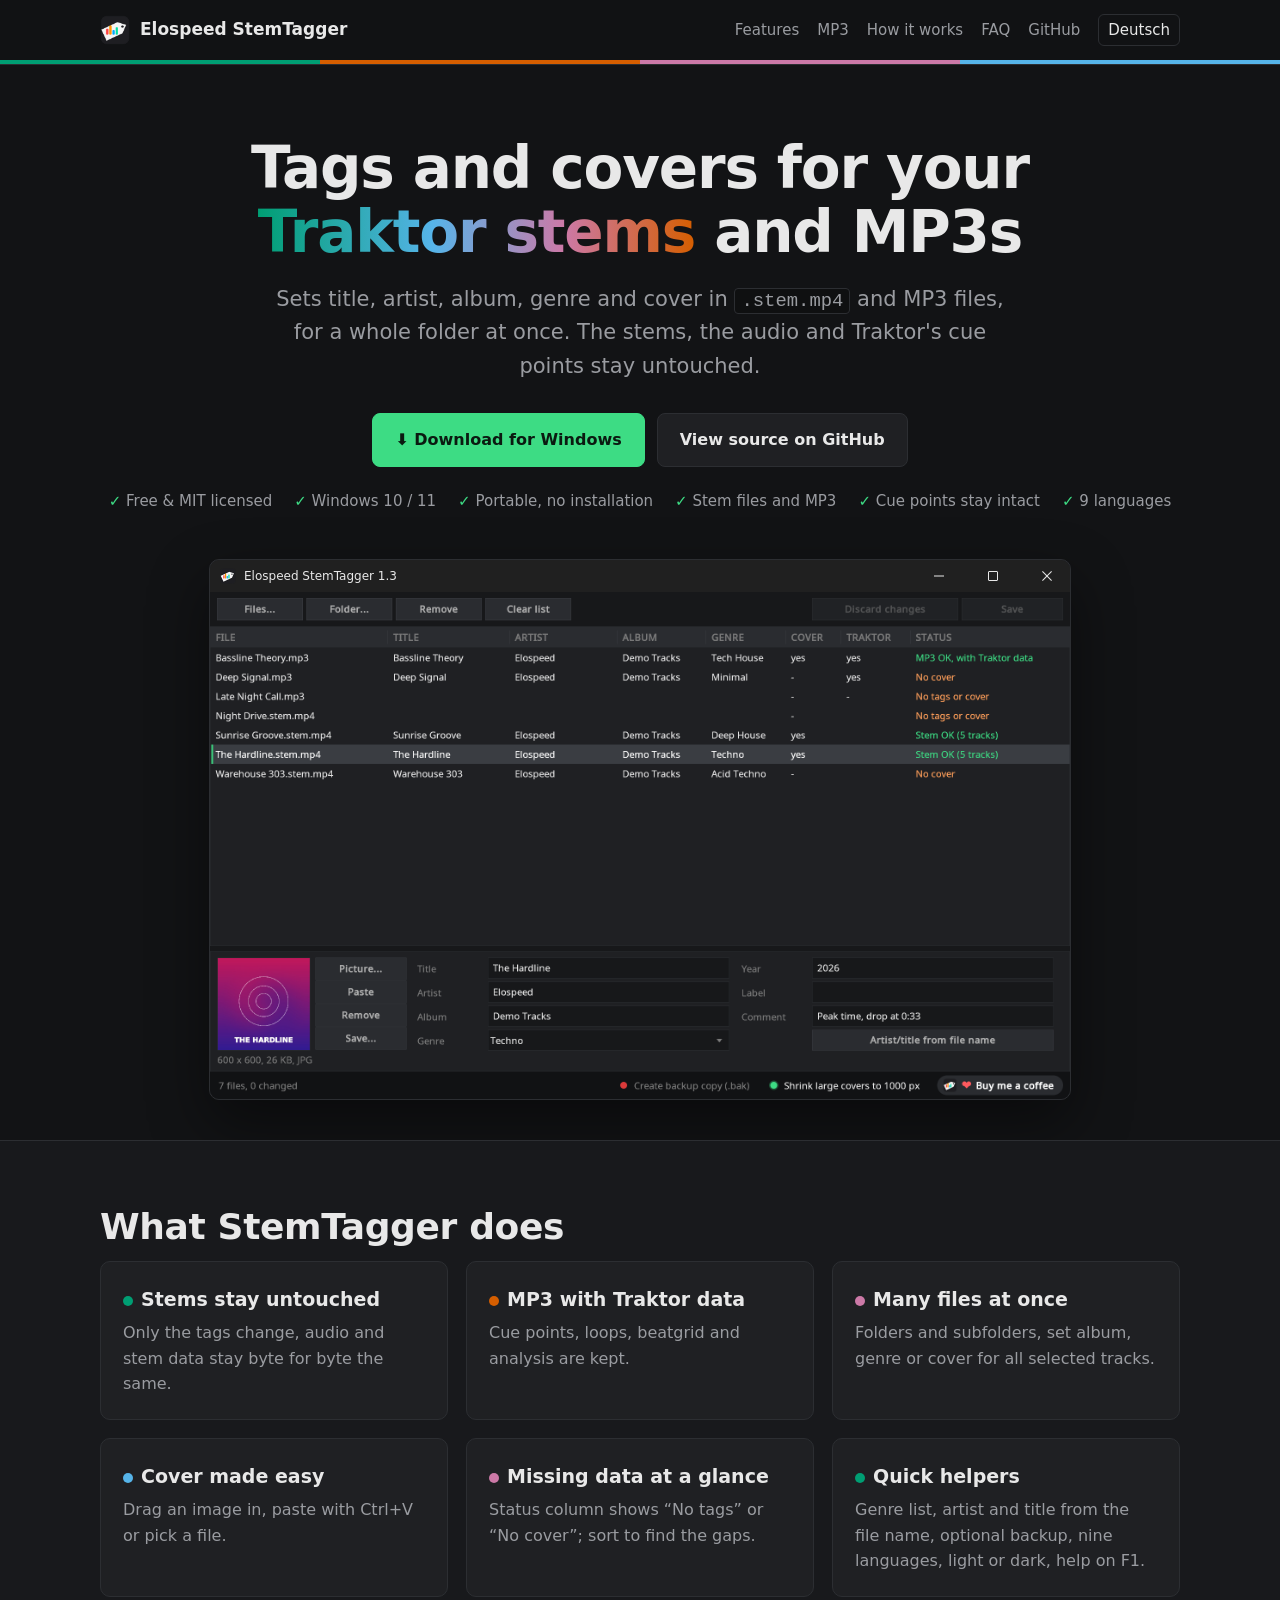
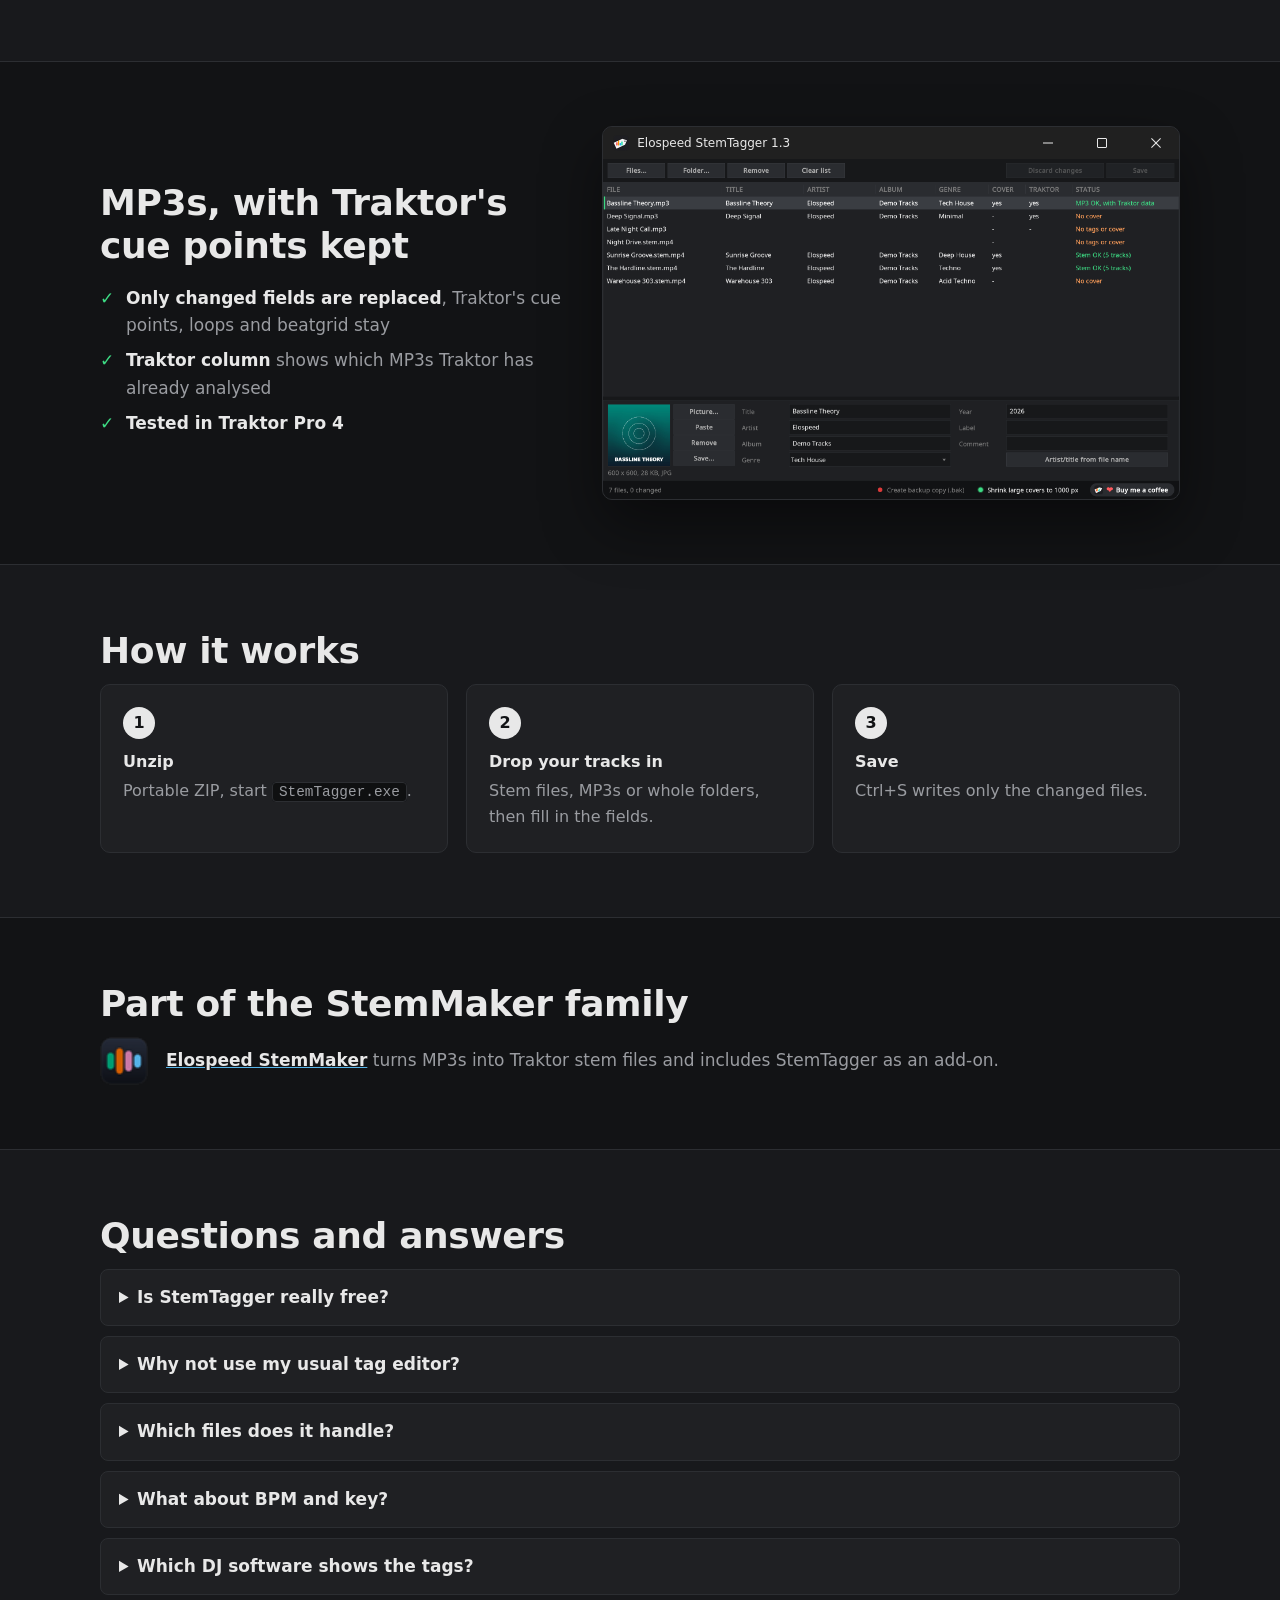
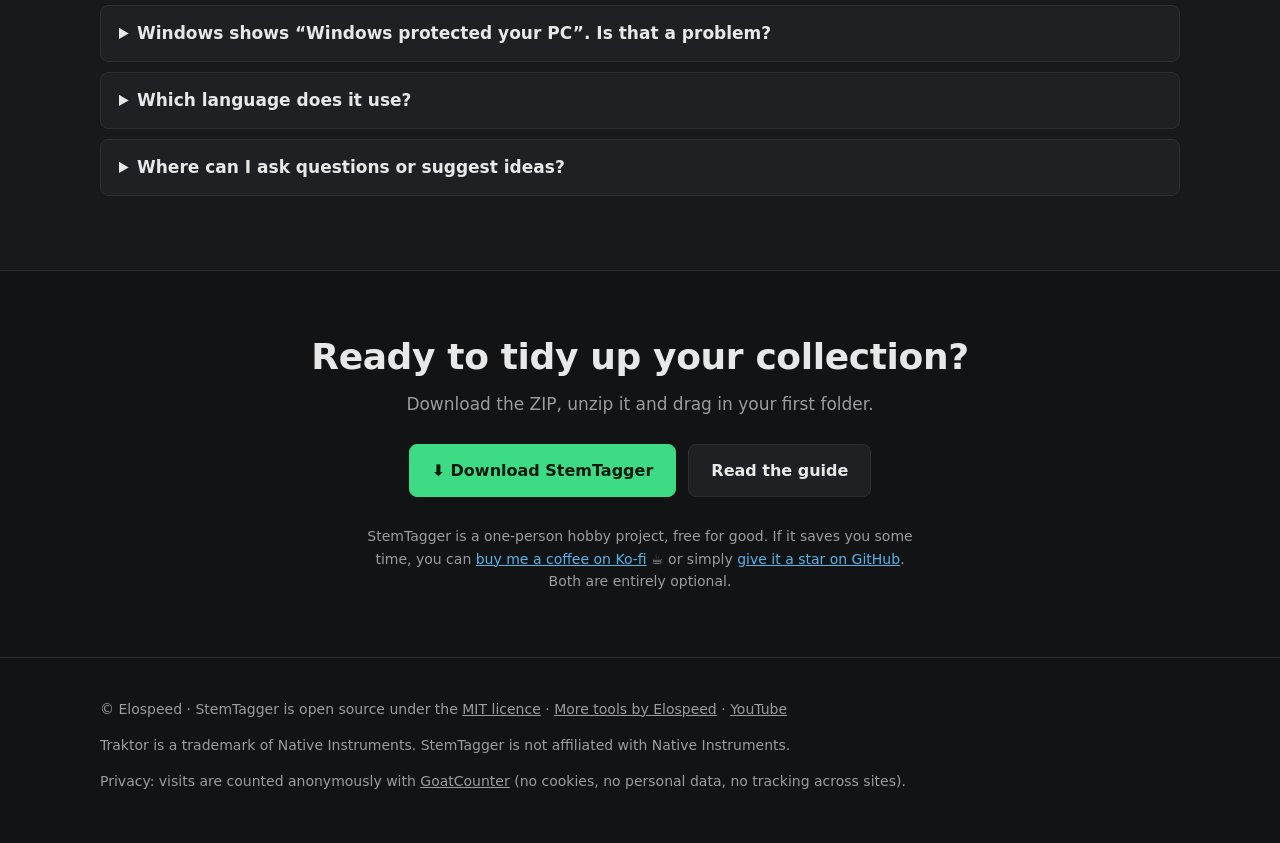
==== commit d57d420e: "Projektseite und README auf 1.3" ====
--- a/site/index.html
+++ b/site/index.html
@@ -54,7 +54,7 @@
   "description": "Tag and cover editor for Traktor stem files (.stem.mp4) and MP3 files. Only the tags are rewritten: the stems, the audio and Traktor's own data (cue points, beatgrid) stay byte for byte the same.",
   "url": "https://elospeed.github.io/StemTagger/",
   "downloadUrl": "https://github.com/Elospeed/StemTagger/releases/latest",
-  "softwareVersion": "1.2.3",
+  "softwareVersion": "1.3",
   "license": "https://opensource.org/licenses/MIT",
   "isAccessibleForFree": true,
   "offers": { "@type": "Offer", "price": "0", "priceCurrency": "USD" },
@@ -87,7 +87,7 @@
     <h1>Tags and covers for your<br><span class="grad">Traktor stems</span> and MP3s</h1>
     <p class="lead">Sets title, artist, album, genre and cover in <code>.stem.mp4</code> and MP3 files, for a whole folder at once. The stems, the audio and Traktor's cue points stay untouched.</p>
     <div class="cta">
-      <a class="btn primary" href="https://github.com/Elospeed/StemTagger/releases/latest">⬇ Download for Windows</a>
+      <a class="btn primary" href="danke.html?f=zip">⬇ Download for Windows</a>
       <a class="btn" href="https://github.com/Elospeed/StemTagger">View source on GitHub</a>
     </div>
     <ul class="facts">
@@ -99,7 +99,7 @@
       <li>9 languages</li>
     </ul>
     <figure class="shot hero-shot">
-      <div class="bar"><img src="img/icon-32.png" alt=""><span>Elospeed StemTagger 1.2.3</span><i class="min"></i><i class="max"></i><i class="cls"></i></div>
+      <div class="bar"><img src="img/icon-32.png" alt=""><span>Elospeed StemTagger 1.3</span><i class="min"></i><i class="max"></i><i class="cls"></i></div>
       <img src="img/stemtagger-en.png" width="1000" height="590" alt="StemTagger window in dark design: a list of stem files and MP3s with title, artist, album, genre, cover, Traktor data and status such as No cover or Stem OK, below the cover and the fields of the selected track">
     </figure>
   </div>
@@ -130,7 +130,7 @@
     </ul>
     </div>
     <figure class="shot">
-      <div class="bar"><img src="img/icon-32.png" alt=""><span>Elospeed StemTagger 1.2.3</span><i class="min"></i><i class="max"></i><i class="cls"></i></div>
+      <div class="bar"><img src="img/icon-32.png" alt=""><span>Elospeed StemTagger 1.3</span><i class="min"></i><i class="max"></i><i class="cls"></i></div>
       <img src="img/stemtagger-mp3-en.png" width="1000" height="590" alt="StemTagger with an MP3 selected: the Traktor column shows yes for MP3s with Traktor data, the status reads MP3 OK, with Traktor data, below the cover and tags of the MP3" loading="lazy">
     </figure>
   </div>
@@ -162,7 +162,7 @@
     <h2>Questions and answers</h2>
     <details>
       <summary>Is StemTagger really free?</summary>
-      <p>Yes. StemTagger is open source under the MIT licence. There are no ads, no account and no paid version. If you like it, you can leave a voluntary donation on <a href="https://ko-fi.com/elospeed">Ko-fi</a>.</p>
+      <p>Yes. StemTagger is open source under the MIT licence. There are no ads, no account and no paid version. If you like it, you can leave a voluntary donation on <a href="https://ko-fi.com/elospeed" data-goatcounter-click="kofi-stemtagger-seite-en">Ko-fi</a>.</p>
     </details>
     <details>
       <summary>Why not use my usual tag editor?</summary>
@@ -200,10 +200,10 @@
     <h2>Ready to tidy up your collection?</h2>
     <p class="sub" style="margin:0 auto 26px">Download the ZIP, unzip it and drag in your first folder.</p>
     <div class="cta">
-      <a class="btn primary" href="https://github.com/Elospeed/StemTagger/releases/latest">⬇ Download StemTagger</a>
+      <a class="btn primary" href="danke.html?f=zip">⬇ Download StemTagger</a>
       <a class="btn" href="https://github.com/Elospeed/StemTagger#readme">Read the guide</a>
     </div>
-    <p class="support">StemTagger is a one-person hobby project, free for good. If it saves you some time, you can <a href="https://ko-fi.com/elospeed">buy me a coffee on Ko-fi</a> ☕ or simply <a href="https://github.com/Elospeed/StemTagger">give it a star on GitHub</a>. Both are entirely optional.</p>
+    <p class="support">StemTagger is a one-person hobby project, free for good. If it saves you some time, you can <a href="https://ko-fi.com/elospeed" data-goatcounter-click="kofi-stemtagger-seite-en">buy me a coffee on Ko-fi</a> ☕ or simply <a href="https://github.com/Elospeed/StemTagger">give it a star on GitHub</a>. Both are entirely optional.</p>
   </div>
 </section>
 
--- a/site/style.css
+++ b/site/style.css
@@ -89,7 +89,7 @@
   max-width: 760px; margin: 0 auto 30px;
 }
 .cta { display: flex; gap: 12px; justify-content: center; flex-wrap: wrap; }
-/* leiser Spenden-Hinweis unter dem Download-Knopf am Seitenende */
+/* Ko-fi-Zeile unter dem Download-Knopf am Seitenende */
 .support { max-width: 560px; margin: 28px auto 0; font-size: 14px; color: var(--muted); }
 .btn {
   display: inline-flex; align-items: center; gap: 8px;
@@ -222,3 +222,15 @@
 .family p { margin: 0; color: var(--muted); }
 .family p strong { color: var(--text); }
 @media (max-width: 560px) { .family { flex-direction: column; align-items: flex-start; } }
+
+/* ---- Danke-Seite nach dem Download ---- */
+.danke { padding: 64px 0 56px; text-align: center; }
+.danke h1 { font-size: clamp(28px, 4.4vw, 42px); line-height: 1.15; margin: 0 0 14px; letter-spacing: -.01em; }
+.danke .lead { color: var(--text); font-size: 19px; max-width: 620px; margin: 0 auto 26px; }
+.btn.kofi { background: #ff5e5b; border-color: #ff5e5b; color: #fff; }
+.btn.kofi:hover { background: #ff7d7a; border-color: #ff7d7a; color: #fff; }
+.danke .wer { max-width: 560px; margin: 26px auto 0; color: var(--muted); font-size: 15px; }
+.danke .wer strong { color: var(--text); }
+.danke .klein { margin: 30px auto 0; color: var(--muted); font-size: 14px; }
+.danke ol.steps { text-align: left; max-width: 900px; margin: 0 auto; }
+.danke ol.steps li { color: var(--muted); }
